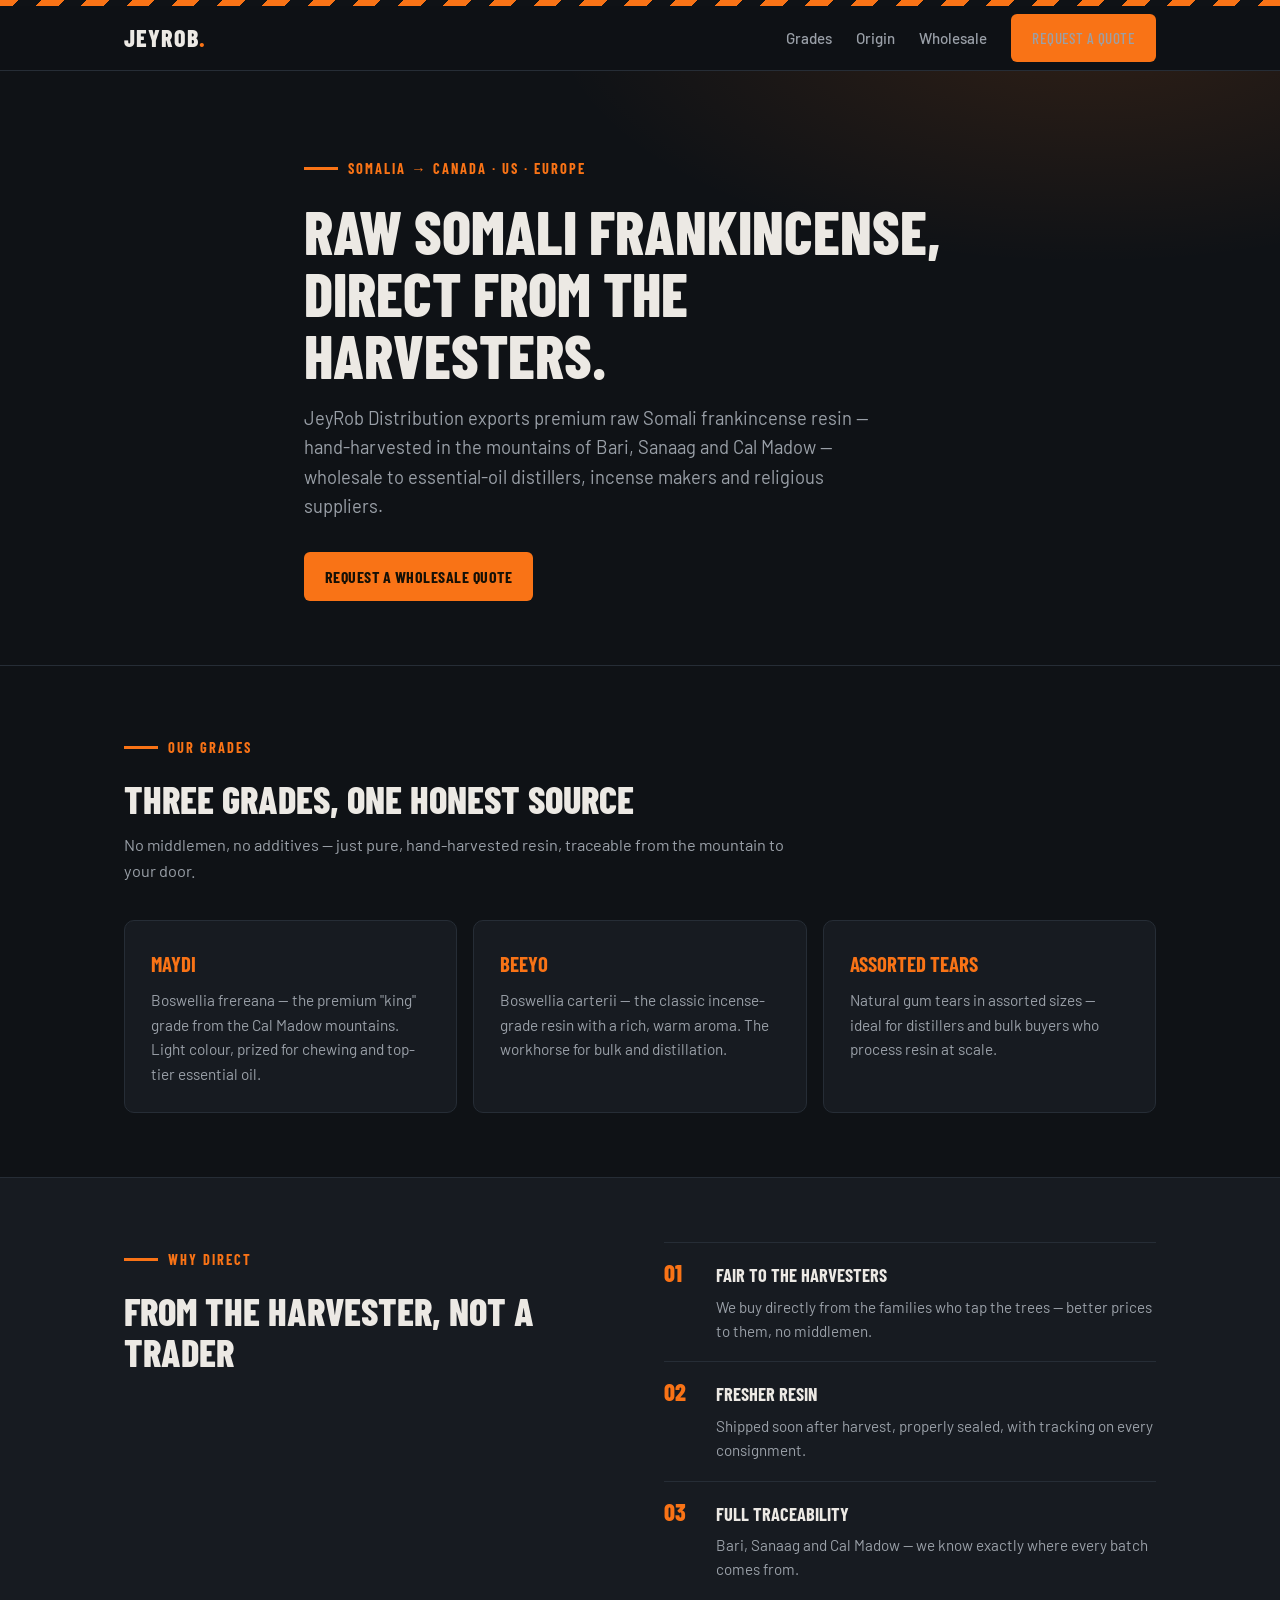
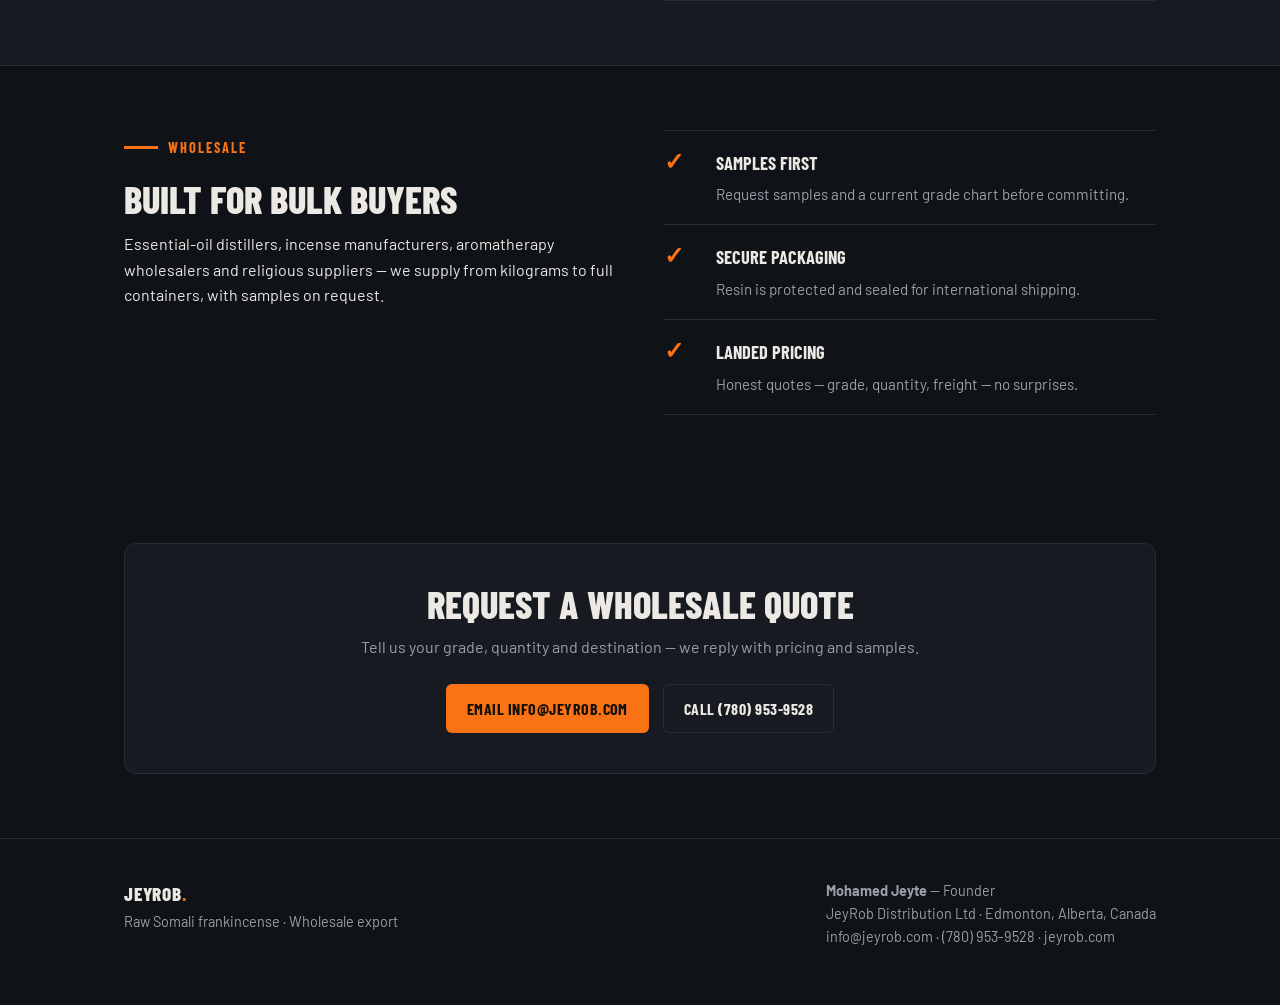
==== frankincense/index.html @ 5950cad6 "Add frankincense wholesale landing page" ====
<!DOCTYPE html>
<html lang="en">
<head>
<meta charset="UTF-8">
<meta name="viewport" content="width=device-width, initial-scale=1.0">
<title>Raw Somali Frankincense — Wholesale Export | JeyRob Distribution</title>
<meta name="description" content="JeyRob Distribution exports premium raw Somali frankincense resin (Maydi & Beeyo) direct from the harvesters in Bari, Sanaag and Cal Madow — wholesale to Canada, the US and Europe.">
<link rel="preconnect" href="https://fonts.googleapis.com">
<link rel="preconnect" href="https://fonts.gstatic.com" crossorigin>
<link href="https://fonts.googleapis.com/css2?family=Barlow:wght@400;500;600;700&family=Barlow+Condensed:wght@600;700;800&display=swap" rel="stylesheet">
<style>
  :root{
    --bg:#0f1216; --surface:#171b21; --surface-2:#1e242c; --ink:#ece9e4; --muted:#9aa0a8;
    --accent:#f97316; --accent-deep:#ea580c; --accent-ink:#151006; --border:#262d36; --ok:#34d399;
  }
  *{box-sizing:border-box;margin:0;padding:0}
  body{background:var(--bg);color:var(--ink);font-family:'Barlow',system-ui,-apple-system,'Segoe UI',Roboto,sans-serif;line-height:1.6;-webkit-font-smoothing:antialiased}
  a{color:inherit;text-decoration:none}
  .wrap{max-width:1080px;margin:0 auto;padding:0 24px}
  .stripe{height:6px;background:repeating-linear-gradient(-45deg,var(--accent) 0 16px,var(--bg) 16px 32px)}
  nav{position:sticky;top:0;z-index:50;background:rgba(15,18,22,.88);backdrop-filter:blur(10px);border-bottom:1px solid var(--border)}
  .nav-in{display:flex;align-items:center;justify-content:space-between;height:64px}
  .brand{font-family:'Barlow Condensed',sans-serif;font-weight:800;font-size:1.5rem;letter-spacing:.04em;text-transform:uppercase}
  .brand span{color:var(--accent)}
  .nav-links{display:flex;gap:24px;align-items:center}
  .nav-links a{color:var(--muted);font-weight:500;font-size:.95rem}
  .nav-links a:hover{color:var(--ink)}
  .btn{display:inline-flex;align-items:center;gap:8px;font-family:'Barlow Condensed',sans-serif;font-weight:700;font-size:1rem;letter-spacing:.03em;text-transform:uppercase;padding:11px 20px;border-radius:6px;border:1px solid transparent;cursor:pointer}
  .btn-primary{background:var(--accent);color:var(--accent-ink)}
  .btn-primary:hover{background:var(--accent-deep)}
  header.hero{padding:80px 0 64px;border-bottom:1px solid var(--border);position:relative;overflow:hidden}
  .hero::after{content:"";position:absolute;inset:0;background:radial-gradient(900px 420px at 85% -10%,rgba(249,115,22,.14),transparent 60%);pointer-events:none}
  .hero-in{position:relative;z-index:1;max-width:720px}
  .eyebrow{display:inline-flex;align-items:center;gap:10px;font-family:'Barlow Condensed',sans-serif;font-weight:700;letter-spacing:.14em;text-transform:uppercase;font-size:.9rem;color:var(--accent);margin-bottom:20px}
  .eyebrow::before{content:"";width:34px;height:3px;background:var(--accent)}
  h1{font-family:'Barlow Condensed',sans-serif;font-weight:800;font-size:clamp(2.4rem,5.5vw,3.8rem);line-height:1.02;text-transform:uppercase;margin-bottom:18px}
  .hero .lede{color:var(--muted);font-size:1.15rem;max-width:600px;margin-bottom:30px}
  section{padding:64px 0}
  h2{font-family:'Barlow Condensed',sans-serif;font-weight:800;font-size:clamp(1.7rem,3.5vw,2.4rem);line-height:1.05;text-transform:uppercase;margin-bottom:12px}
  .sec-head{max-width:680px;margin-bottom:36px}
  .sec-head p{color:var(--muted);font-size:1.02rem}
  .grid{display:grid;grid-template-columns:repeat(3,1fr);gap:16px}
  .card{background:var(--surface);border:1px solid var(--border);border-radius:10px;padding:26px}
  .card:hover{border-color:var(--accent)}
  .card h3{font-family:'Barlow Condensed',sans-serif;font-size:1.3rem;font-weight:700;text-transform:uppercase;margin-bottom:8px;color:var(--accent)}
  .card p{color:var(--muted);font-size:.96rem}
  .two{display:grid;grid-template-columns:1fr 1fr;gap:48px;align-items:start}
  .list{list-style:none}
  .list li{display:flex;gap:16px;padding:18px 0;border-top:1px solid var(--border)}
  .list li:last-child{border-bottom:1px solid var(--border)}
  .list .n{font-family:'Barlow Condensed',sans-serif;font-weight:800;font-size:1.5rem;color:var(--accent);line-height:1;min-width:36px}
  .list h3{font-family:'Barlow Condensed',sans-serif;font-size:1.15rem;font-weight:700;text-transform:uppercase;margin-bottom:4px}
  .list p{color:var(--muted);font-size:.95rem}
  .cta{background:var(--surface);border:1px solid var(--border);border-radius:12px;padding:40px;text-align:center}
  .cta h2{margin-bottom:10px}
  .cta p{color:var(--muted);margin-bottom:24px}
  .cta .btns{display:flex;gap:14px;justify-content:center;flex-wrap:wrap}
  footer{border-top:1px solid var(--border);padding:40px 0 56px}
  .foot{display:flex;justify-content:space-between;gap:24px;flex-wrap:wrap}
  .foot .brand{font-size:1.2rem}
  .foot p{color:var(--muted);font-size:.9rem}
  @media(max-width:760px){ .grid{grid-template-columns:1fr} .two{grid-template-columns:1fr;gap:32px} .nav-links{display:none} }
</style>
</head>
<body>
<div class="stripe"></div>
<nav><div class="wrap nav-in">
  <a class="brand" href="#top">JeyRob<span>.</span></a>
  <div class="nav-links">
    <a href="#grades">Grades</a>
    <a href="#origin">Origin</a>
    <a href="#wholesale">Wholesale</a>
    <a href="#quote" class="btn btn-primary">Request a Quote</a>
  </div>
</div></nav>

<header class="hero" id="top">
  <div class="wrap hero-in">
    <span class="eyebrow">Somalia → Canada · US · Europe</span>
    <h1>Raw Somali frankincense, direct from the harvesters.</h1>
    <p class="lede">JeyRob Distribution exports premium raw Somali frankincense resin — hand-harvested in the mountains of Bari, Sanaag and Cal Madow — wholesale to essential-oil distillers, incense makers and religious suppliers.</p>
    <a href="#quote" class="btn btn-primary">Request a Wholesale Quote</a>
  </div>
</header>

<section id="grades">
  <div class="wrap">
    <div class="sec-head">
      <span class="eyebrow">Our Grades</span>
      <h2>Three grades, one honest source</h2>
      <p>No middlemen, no additives — just pure, hand-harvested resin, traceable from the mountain to your door.</p>
    </div>
    <div class="grid">
      <div class="card"><h3>Maydi</h3><p>Boswellia frereana — the premium "king" grade from the Cal Madow mountains. Light colour, prized for chewing and top-tier essential oil.</p></div>
      <div class="card"><h3>Beeyo</h3><p>Boswellia carterii — the classic incense-grade resin with a rich, warm aroma. The workhorse for bulk and distillation.</p></div>
      <div class="card"><h3>Assorted Tears</h3><p>Natural gum tears in assorted sizes — ideal for distillers and bulk buyers who process resin at scale.</p></div>
    </div>
  </div>
</section>

<section id="origin" style="background:var(--surface);border-top:1px solid var(--border);border-bottom:1px solid var(--border)">
  <div class="wrap two">
    <div>
      <span class="eyebrow">Why Direct</span>
      <h2>From the harvester, not a trader</h2>
    </div>
    <ul class="list">
      <li><span class="n">01</span><div><h3>Fair to the harvesters</h3><p>We buy directly from the families who tap the trees — better prices to them, no middlemen.</p></div></li>
      <li><span class="n">02</span><div><h3>Fresher resin</h3><p>Shipped soon after harvest, properly sealed, with tracking on every consignment.</p></div></li>
      <li><span class="n">03</span><div><h3>Full traceability</h3><p>Bari, Sanaag and Cal Madow — we know exactly where every batch comes from.</p></div></li>
    </ul>
  </div>
</section>

<section id="wholesale">
  <div class="wrap two">
    <div>
      <span class="eyebrow">Wholesale</span>
      <h2>Built for bulk buyers</h2>
      <p>Essential-oil distillers, incense manufacturers, aromatherapy wholesalers and religious suppliers — we supply from kilograms to full containers, with samples on request.</p>
    </div>
    <ul class="list">
      <li><span class="n">✓</span><div><h3>Samples first</h3><p>Request samples and a current grade chart before committing.</p></div></li>
      <li><span class="n">✓</span><div><h3>Secure packaging</h3><p>Resin is protected and sealed for international shipping.</p></div></li>
      <li><span class="n">✓</span><div><h3>Landed pricing</h3><p>Honest quotes — grade, quantity, freight — no surprises.</p></div></li>
    </ul>
  </div>
</section>

<section id="quote">
  <div class="wrap">
    <div class="cta">
      <h2>Request a wholesale quote</h2>
      <p>Tell us your grade, quantity and destination — we reply with pricing and samples.</p>
      <div class="btns">
        <a class="btn btn-primary" href="mailto:info@jeyrob.com?subject=Frankincense%20Wholesale%20Inquiry">Email info@jeyrob.com</a>
        <a class="btn btn-primary" href="tel:+17809539528" style="background:var(--surface);color:var(--ink);border-color:var(--border)">Call (780) 953-9528</a>
      </div>
    </div>
  </div>
</section>

<footer>
  <div class="wrap foot">
    <div>
      <div class="brand">JeyRob<span>.</span></div>
      <p>Raw Somali frankincense · Wholesale export</p>
    </div>
    <div>
      <p><strong>Mohamed Jeyte</strong> — Founder<br>JeyRob Distribution Ltd · Edmonton, Alberta, Canada</p>
      <p><a href="mailto:info@jeyrob.com">info@jeyrob.com</a> · <a href="tel:+17809539528">(780) 953-9528</a> · <a href="https://jeyrob.com">jeyrob.com</a></p>
    </div>
  </div>
</footer>
</body>
</html>
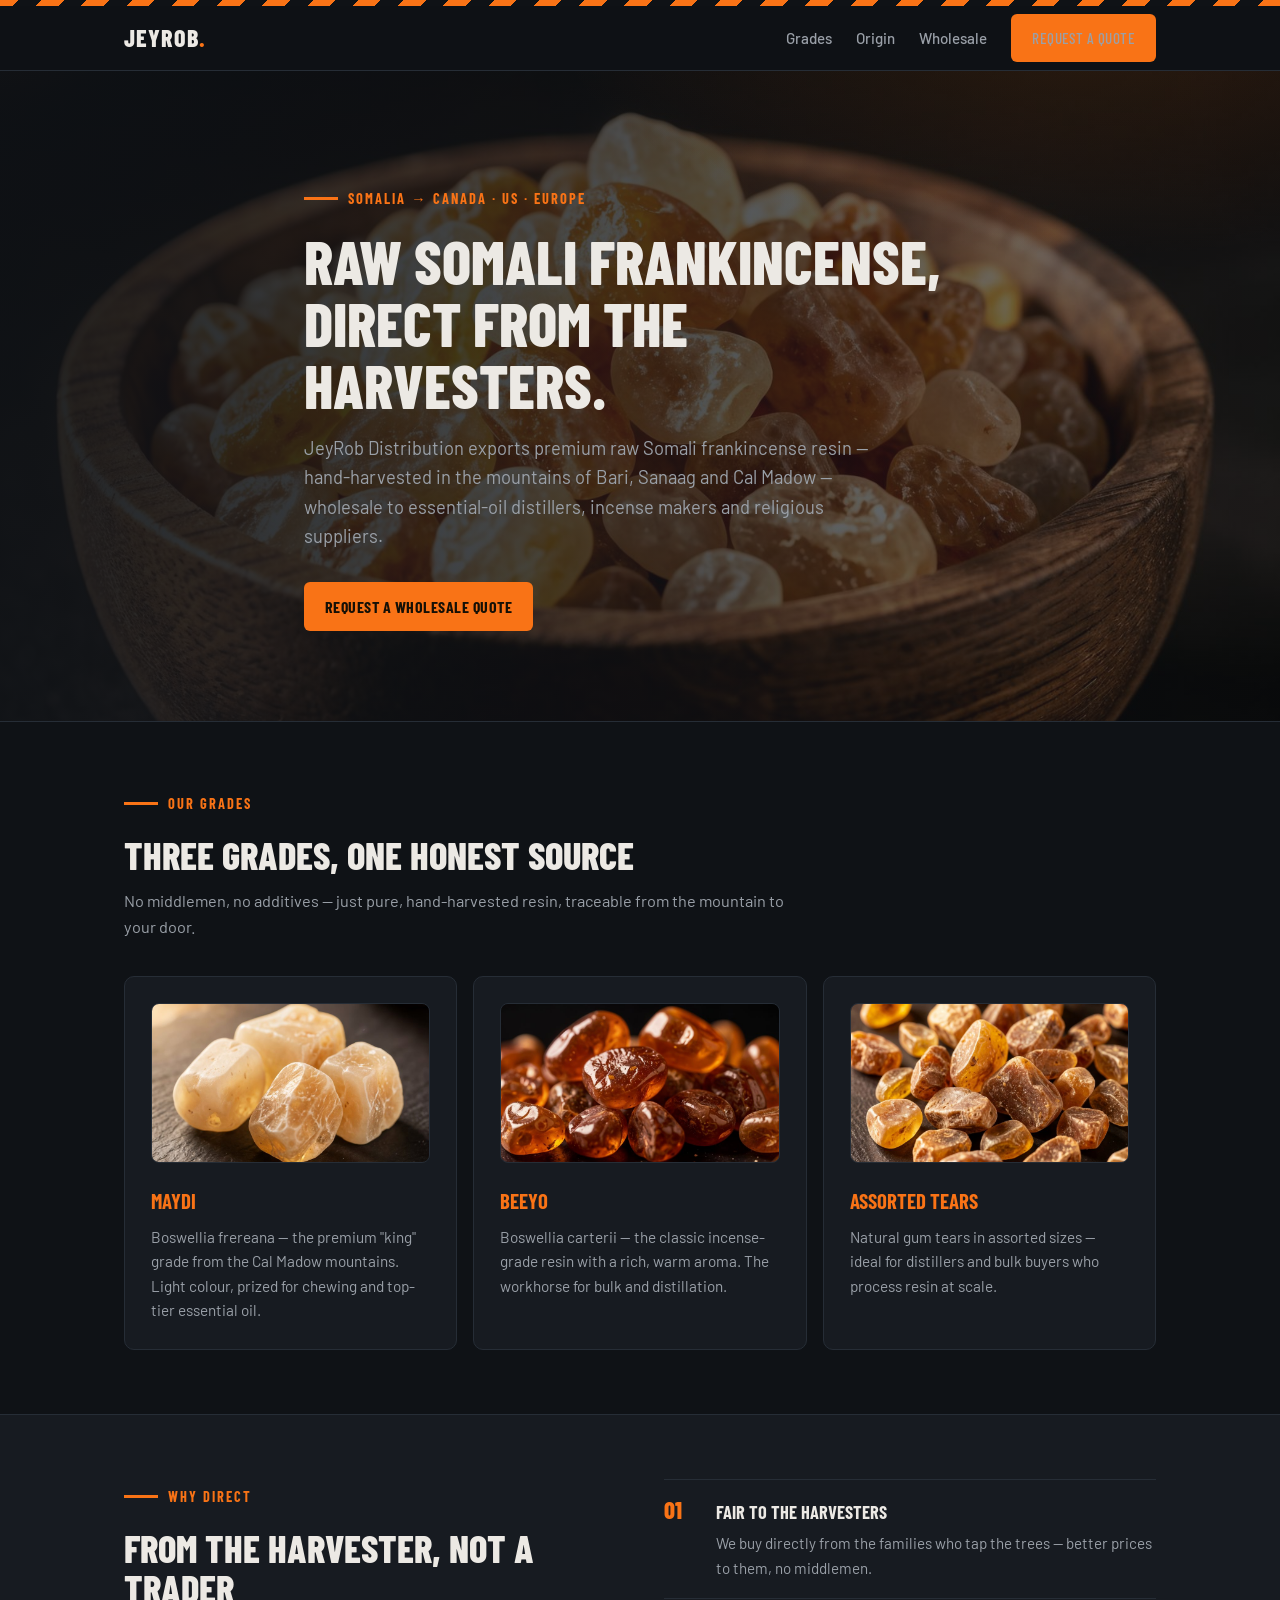
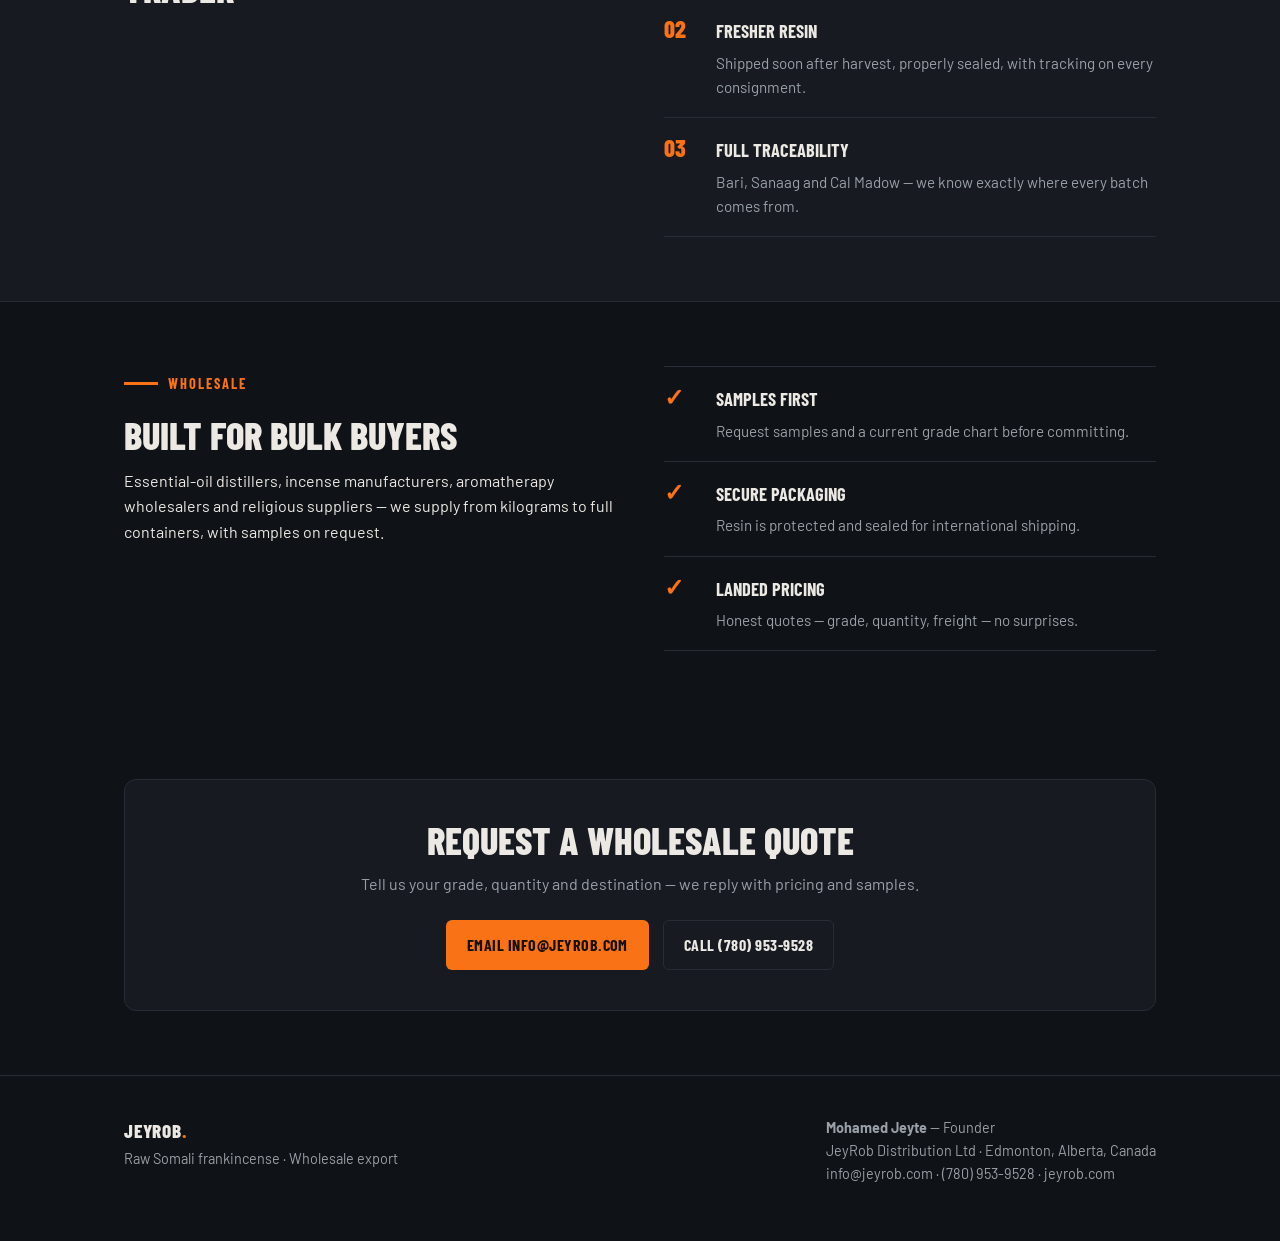
==== commit 9ef8661f: "Add images to brake-shoe site and frankincense page; polish hero + product visuals" ====
--- a/frankincense/index.html
+++ b/frankincense/index.html
@@ -28,7 +28,8 @@
   .btn{display:inline-flex;align-items:center;gap:8px;font-family:'Barlow Condensed',sans-serif;font-weight:700;font-size:1rem;letter-spacing:.03em;text-transform:uppercase;padding:11px 20px;border-radius:6px;border:1px solid transparent;cursor:pointer}
   .btn-primary{background:var(--accent);color:var(--accent-ink)}
   .btn-primary:hover{background:var(--accent-deep)}
-  header.hero{padding:80px 0 64px;border-bottom:1px solid var(--border);position:relative;overflow:hidden}
+  header.hero{padding:110px 0 90px;border-bottom:1px solid var(--border);position:relative;overflow:hidden;background:url(../assets/frankincense-hero.jpg) center/cover no-repeat}
+  .hero::before{content:"";position:absolute;inset:0;background:linear-gradient(90deg,rgba(15,18,22,.93) 0%,rgba(15,18,22,.72) 55%,rgba(15,18,22,.5) 100%);z-index:0}
   .hero::after{content:"";position:absolute;inset:0;background:radial-gradient(900px 420px at 85% -10%,rgba(249,115,22,.14),transparent 60%);pointer-events:none}
   .hero-in{position:relative;z-index:1;max-width:720px}
   .eyebrow{display:inline-flex;align-items:center;gap:10px;font-family:'Barlow Condensed',sans-serif;font-weight:700;letter-spacing:.14em;text-transform:uppercase;font-size:.9rem;color:var(--accent);margin-bottom:20px}
@@ -44,6 +45,7 @@
   .card:hover{border-color:var(--accent)}
   .card h3{font-family:'Barlow Condensed',sans-serif;font-size:1.3rem;font-weight:700;text-transform:uppercase;margin-bottom:8px;color:var(--accent)}
   .card p{color:var(--muted);font-size:.96rem}
+  .card img{width:100%;height:160px;object-fit:cover;border-radius:8px;margin-bottom:14px;border:1px solid var(--border)}
   .two{display:grid;grid-template-columns:1fr 1fr;gap:48px;align-items:start}
   .list{list-style:none}
   .list li{display:flex;gap:16px;padding:18px 0;border-top:1px solid var(--border)}
@@ -91,9 +93,9 @@
       <p>No middlemen, no additives — just pure, hand-harvested resin, traceable from the mountain to your door.</p>
     </div>
     <div class="grid">
-      <div class="card"><h3>Maydi</h3><p>Boswellia frereana — the premium "king" grade from the Cal Madow mountains. Light colour, prized for chewing and top-tier essential oil.</p></div>
-      <div class="card"><h3>Beeyo</h3><p>Boswellia carterii — the classic incense-grade resin with a rich, warm aroma. The workhorse for bulk and distillation.</p></div>
-      <div class="card"><h3>Assorted Tears</h3><p>Natural gum tears in assorted sizes — ideal for distillers and bulk buyers who process resin at scale.</p></div>
+      <div class="card"><img src="../assets/maydi.jpg" alt="Maydi frankincense grade"><h3>Maydi</h3><p>Boswellia frereana — the premium "king" grade from the Cal Madow mountains. Light colour, prized for chewing and top-tier essential oil.</p></div>
+      <div class="card"><img src="../assets/beeyo.jpg" alt="Beeyo frankincense grade"><h3>Beeyo</h3><p>Boswellia carterii — the classic incense-grade resin with a rich, warm aroma. The workhorse for bulk and distillation.</p></div>
+      <div class="card"><img src="../assets/tears.jpg" alt="Assorted frankincense tears"><h3>Assorted Tears</h3><p>Natural gum tears in assorted sizes — ideal for distillers and bulk buyers who process resin at scale.</p></div>
     </div>
   </div>
 </section>
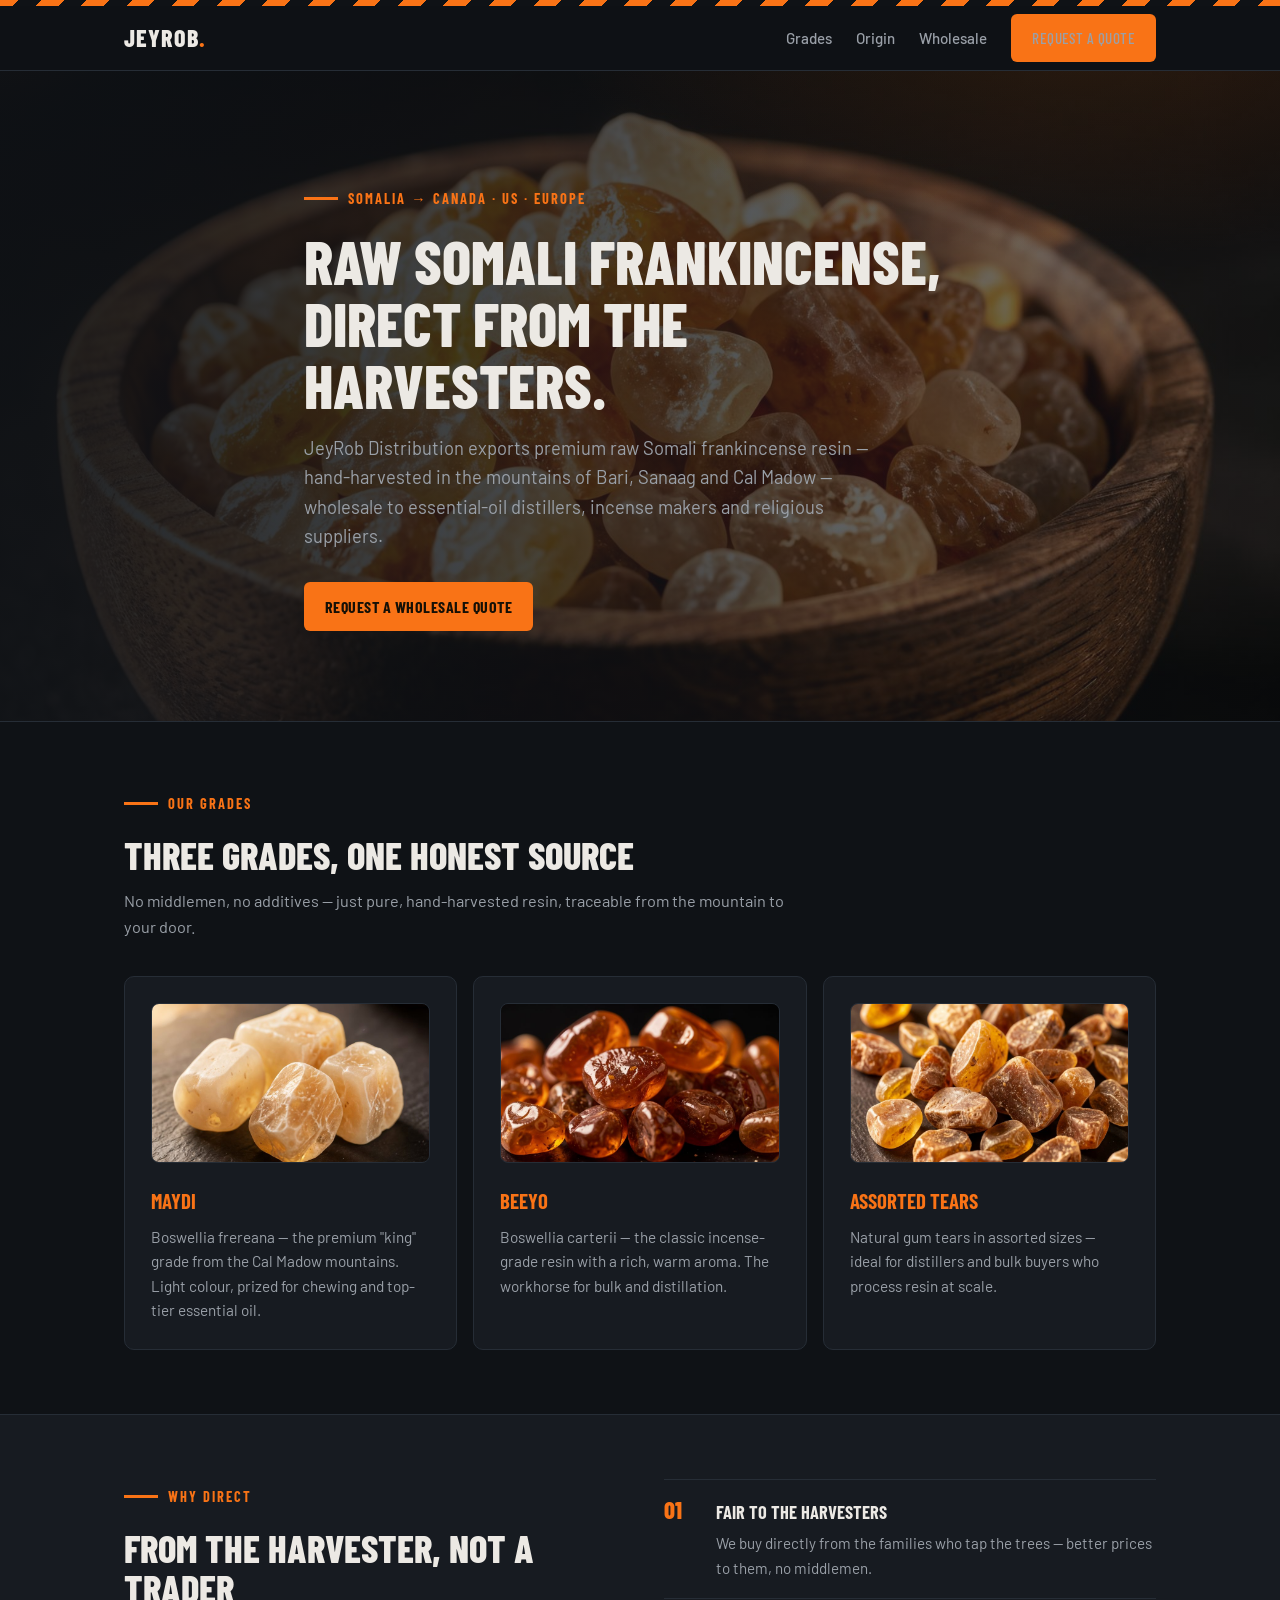
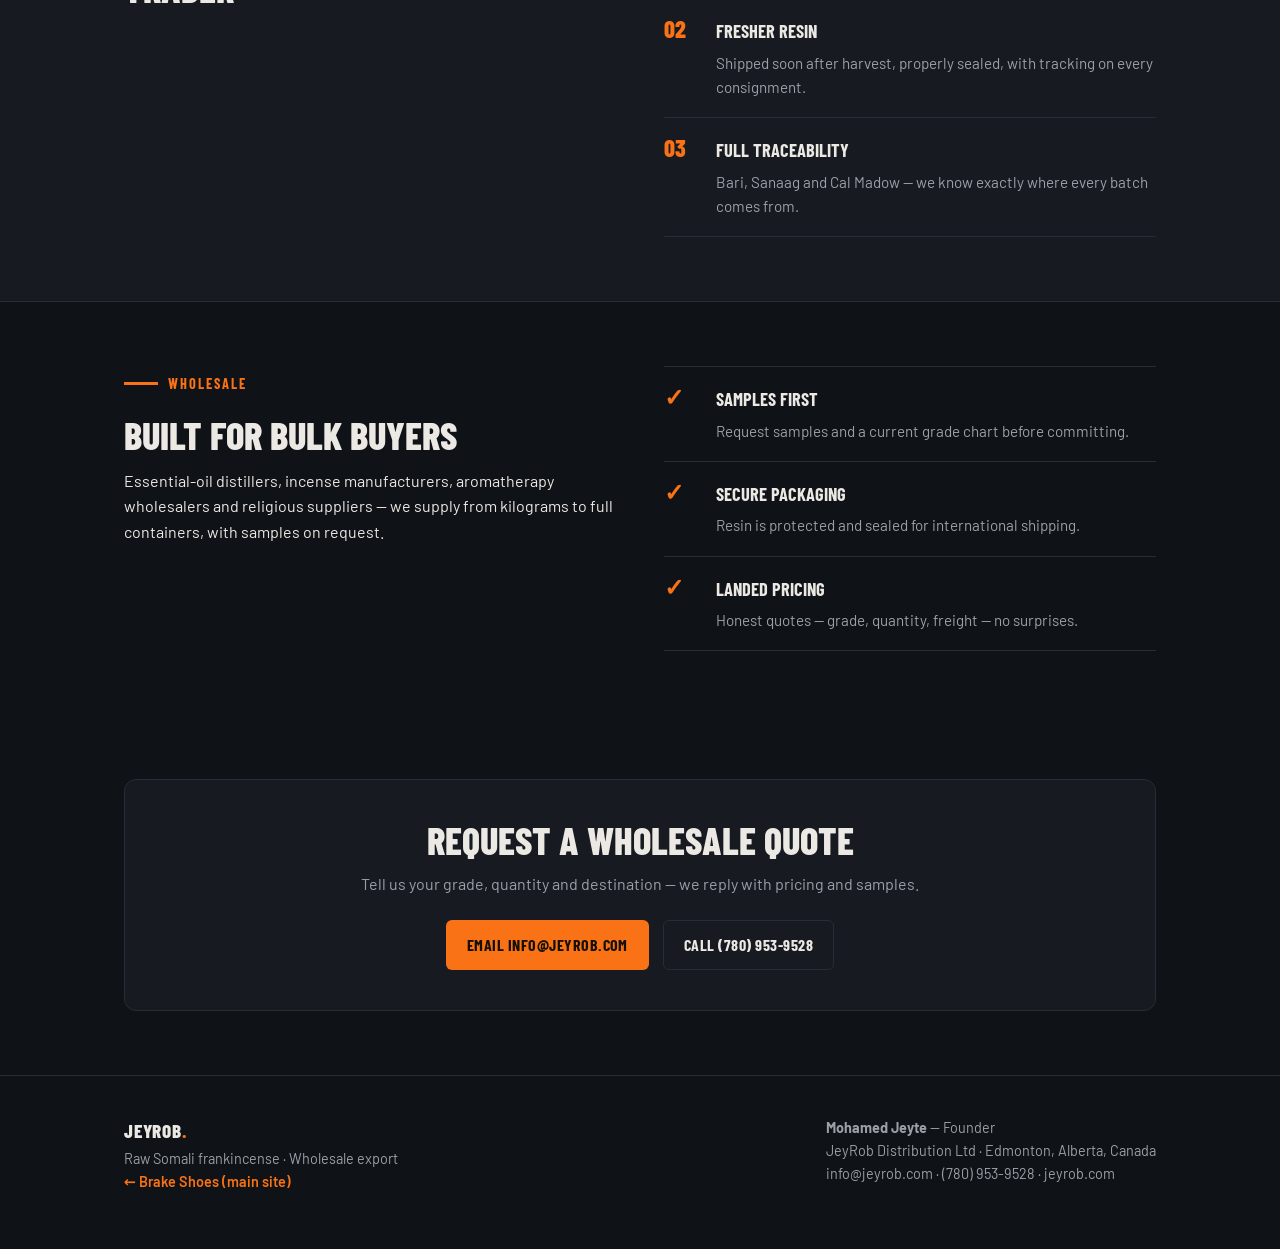
==== commit 08fe602a: "Cross-link brake-shoe site and frankincense page" ====
--- a/frankincense/index.html
+++ b/frankincense/index.html
@@ -147,6 +147,7 @@
     <div>
       <div class="brand">JeyRob<span>.</span></div>
       <p>Raw Somali frankincense · Wholesale export</p>
+      <p><a href="/" style="color:var(--accent);font-weight:600">← Brake Shoes (main site)</a></p>
     </div>
     <div>
       <p><strong>Mohamed Jeyte</strong> — Founder<br>JeyRob Distribution Ltd · Edmonton, Alberta, Canada</p>
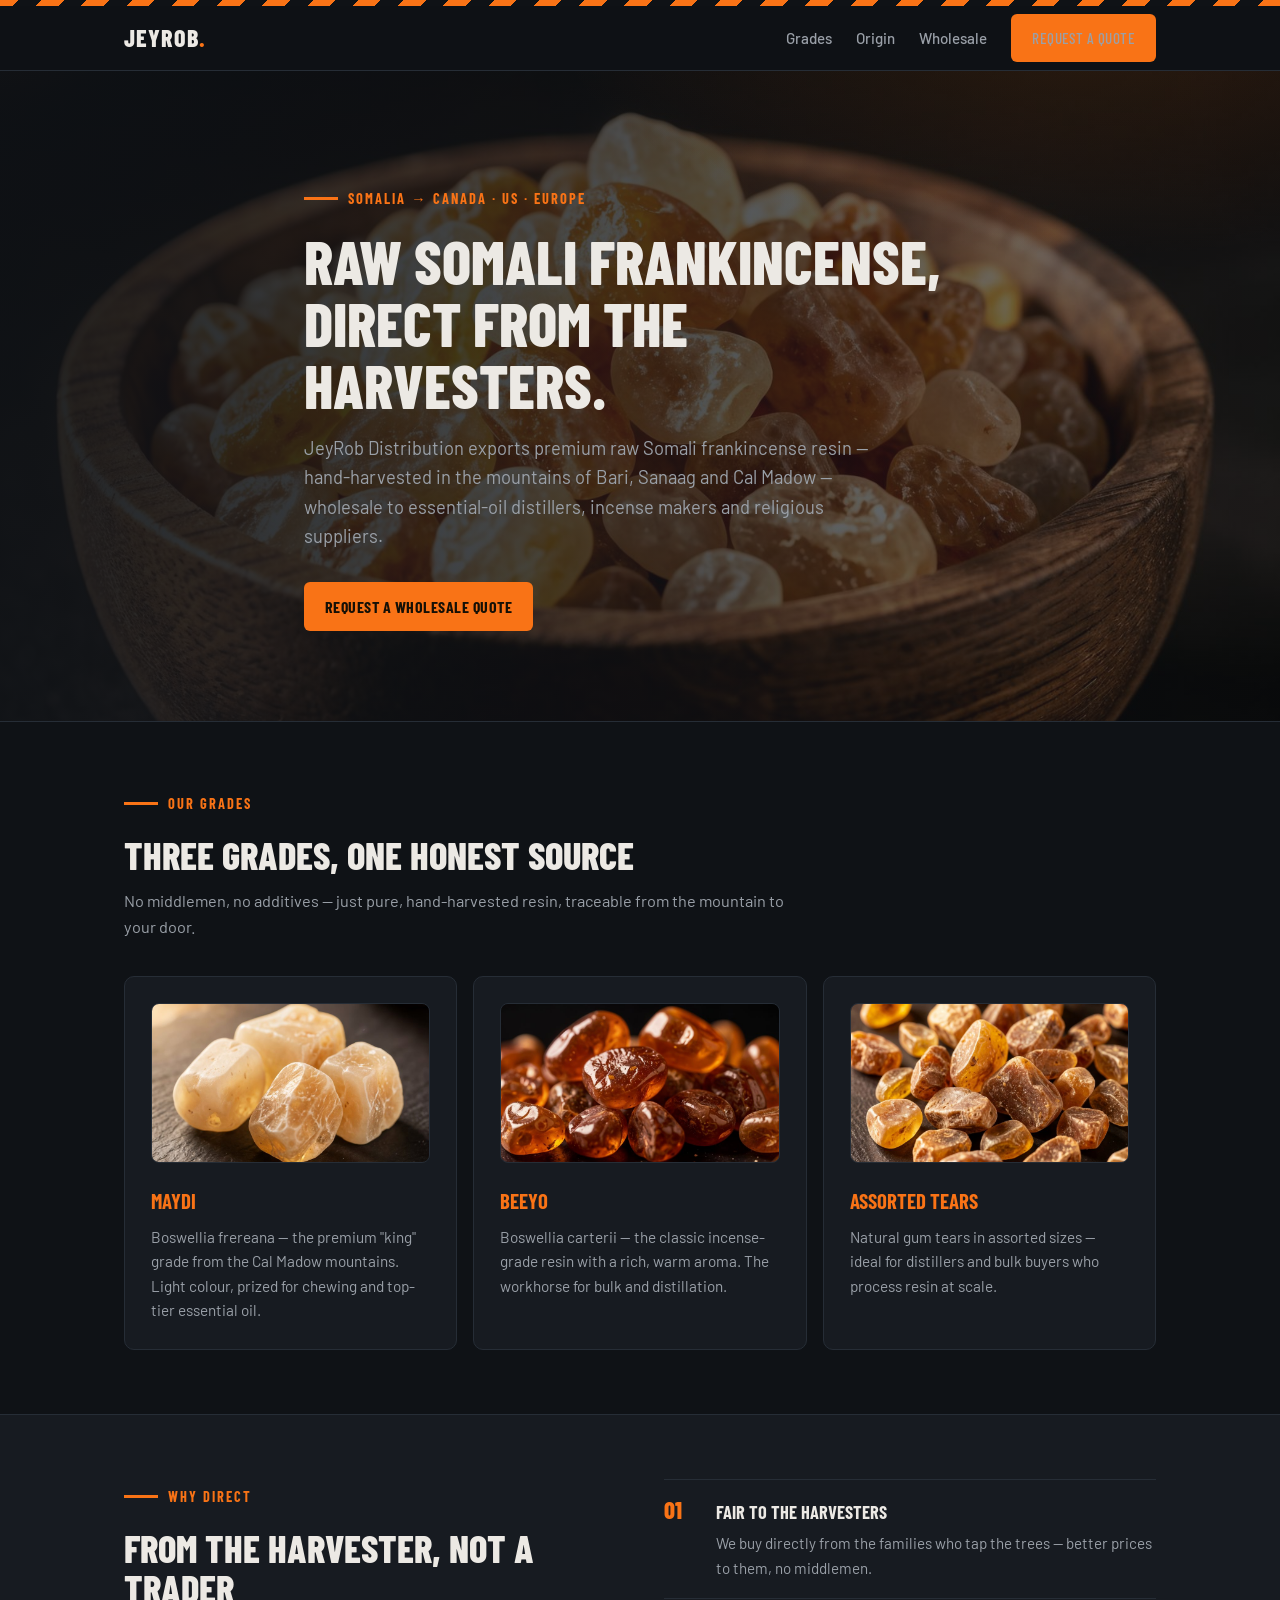
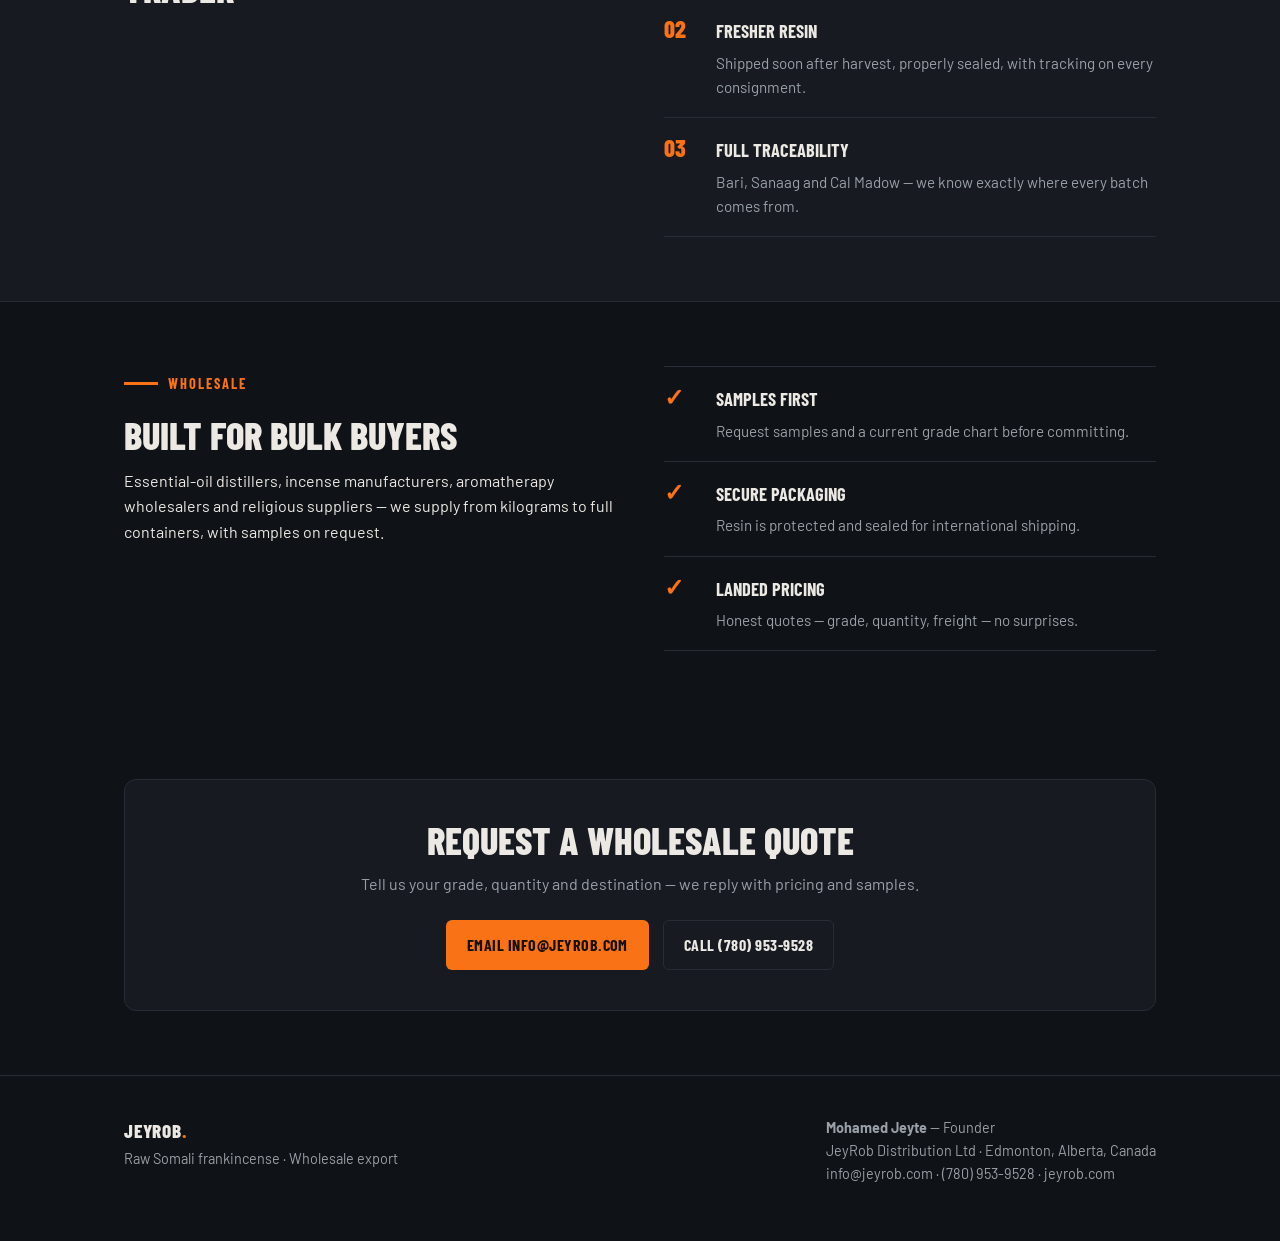
==== commit e87015e7: "Remove cross-links between brake-shoes and frankincense sites Keep each site standalone so visitors " ====
--- a/frankincense/index.html
+++ b/frankincense/index.html
@@ -147,7 +147,6 @@
     <div>
       <div class="brand">JeyRob<span>.</span></div>
       <p>Raw Somali frankincense · Wholesale export</p>
-      <p><a href="/" style="color:var(--accent);font-weight:600">← Brake Shoes (main site)</a></p>
     </div>
     <div>
       <p><strong>Mohamed Jeyte</strong> — Founder<br>JeyRob Distribution Ltd · Edmonton, Alberta, Canada</p>
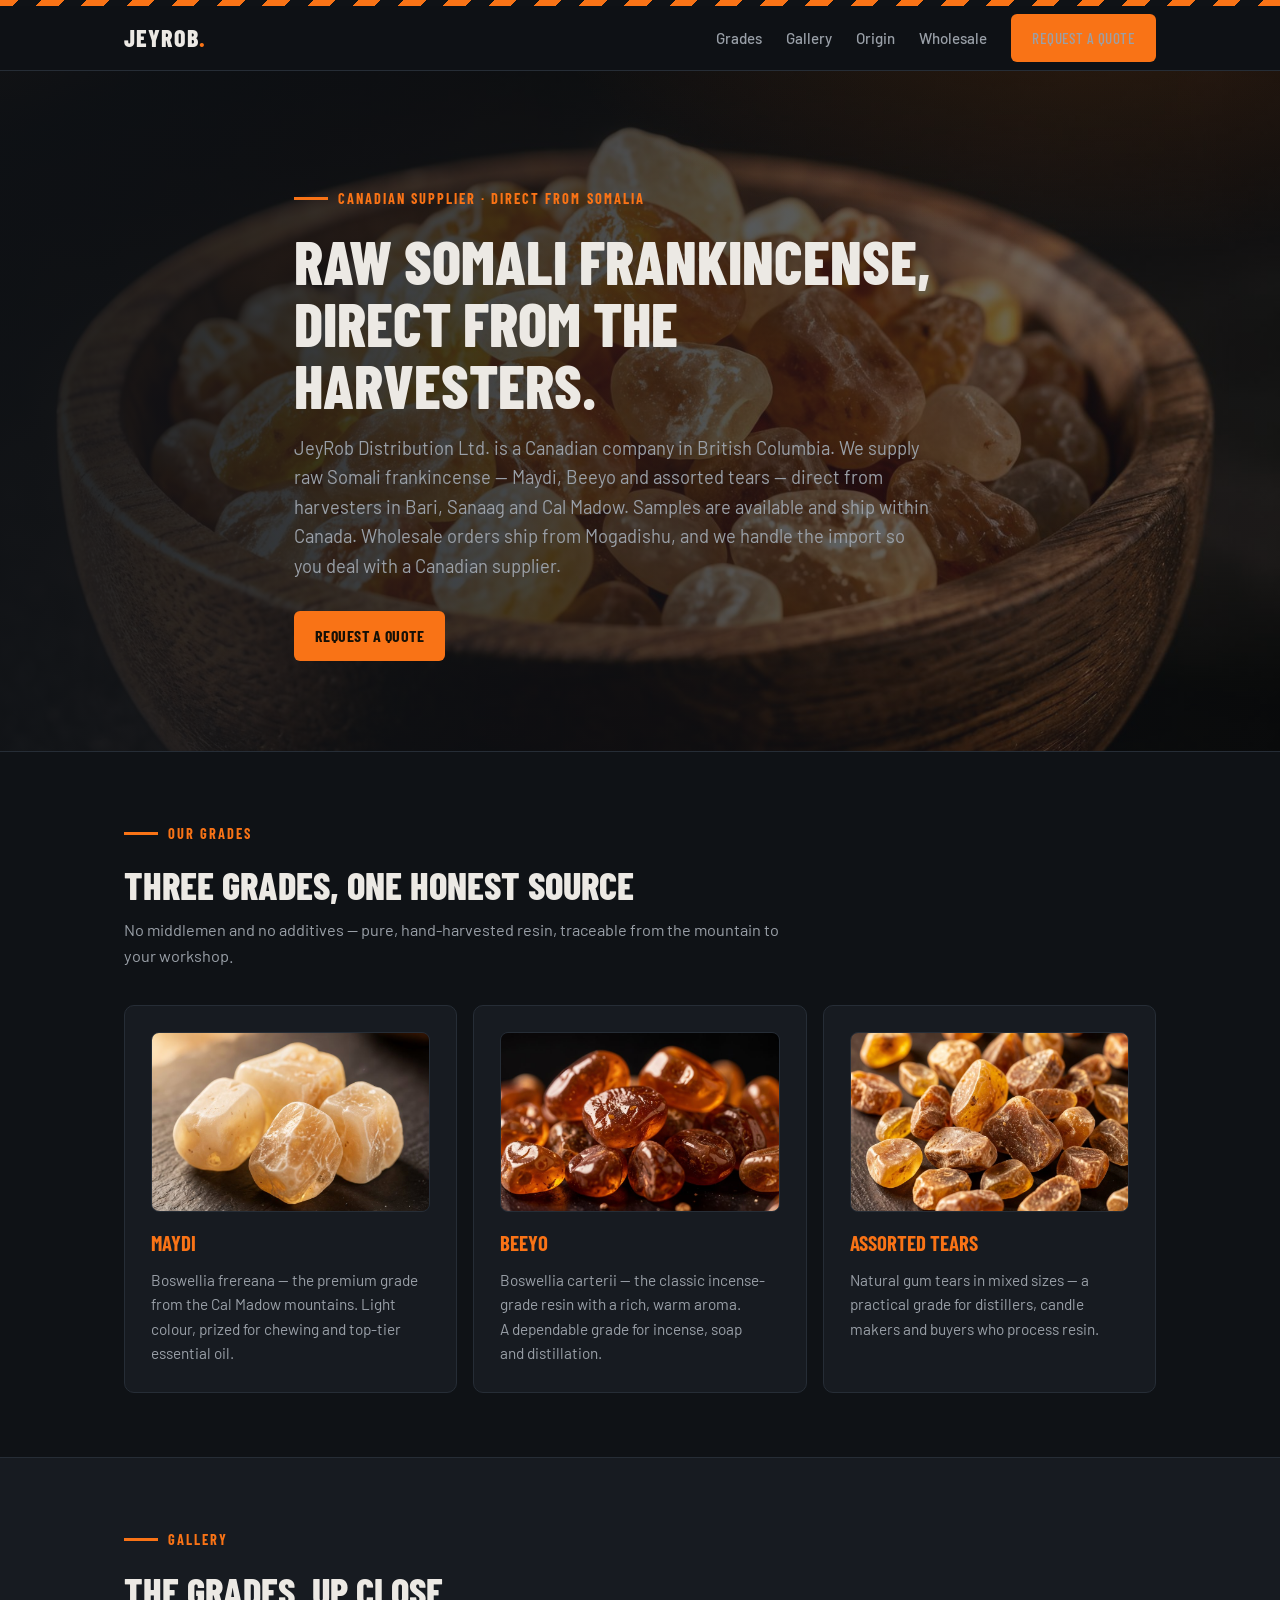
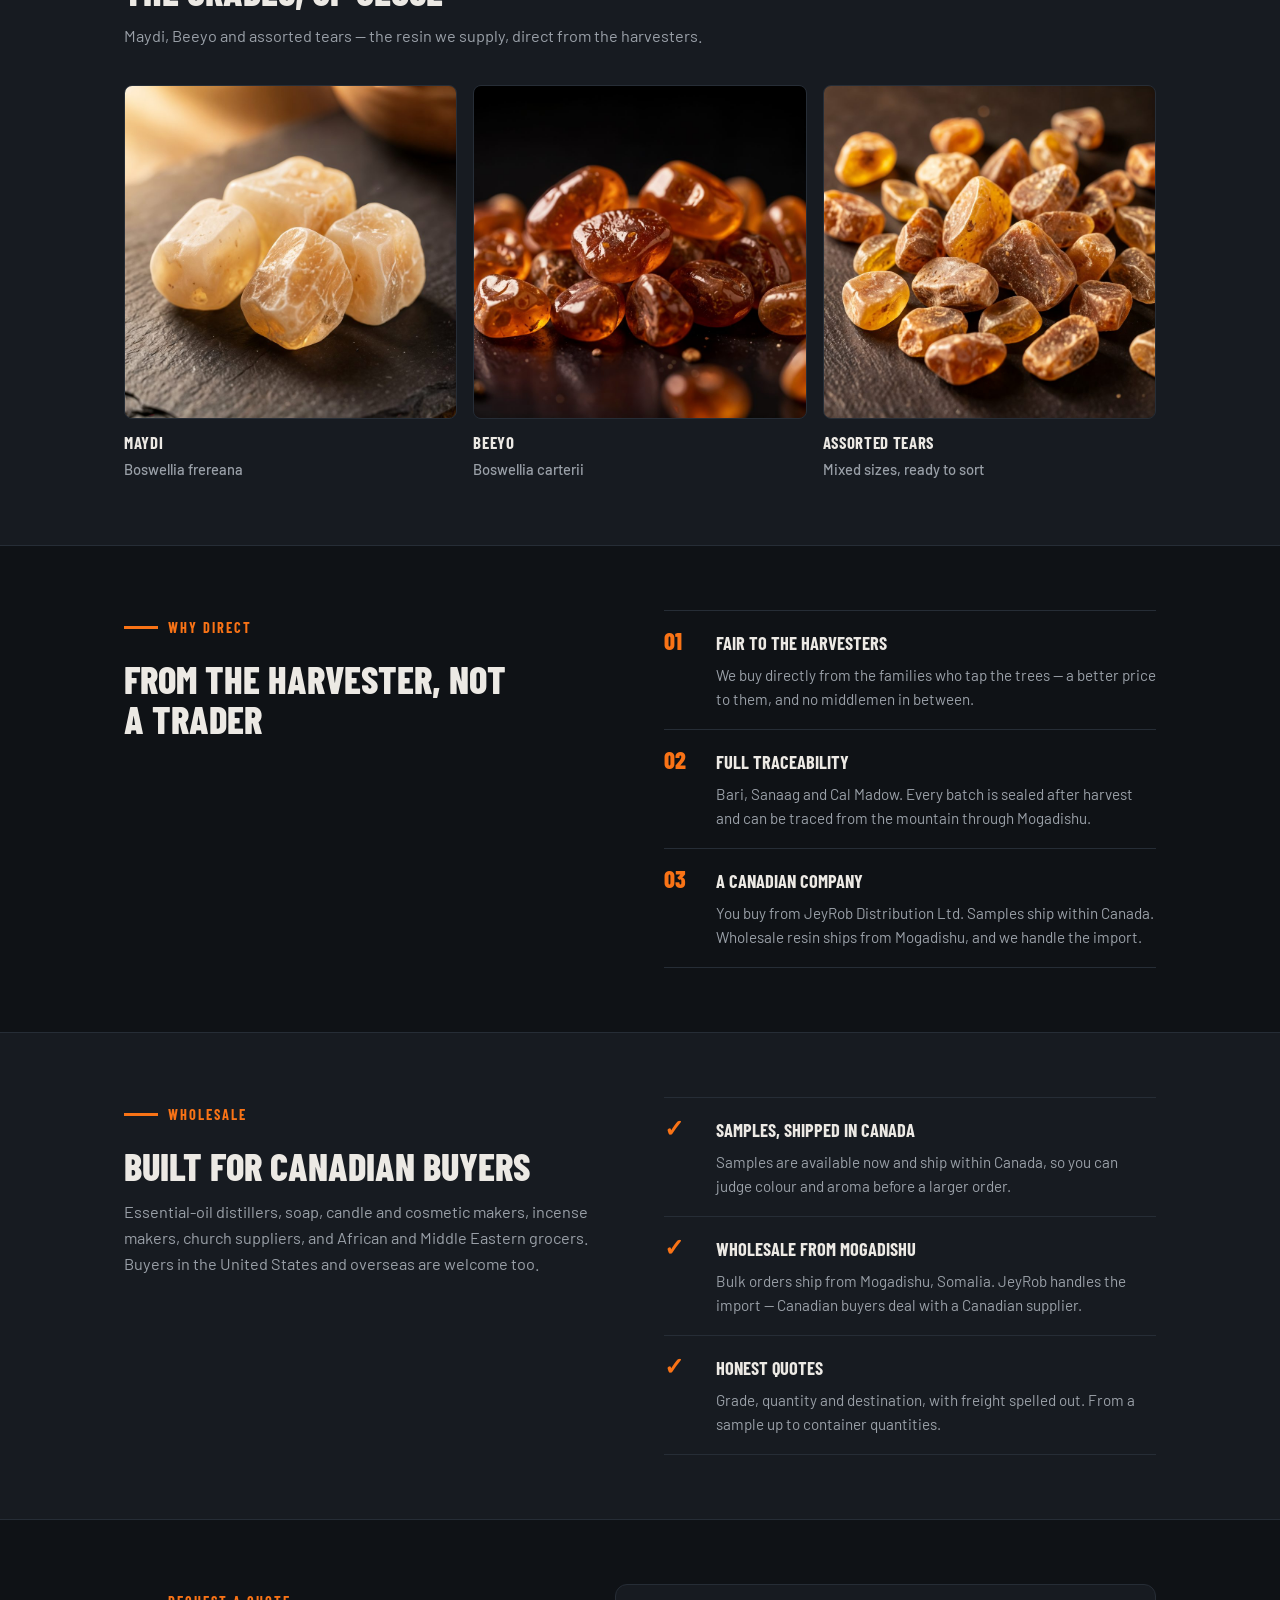
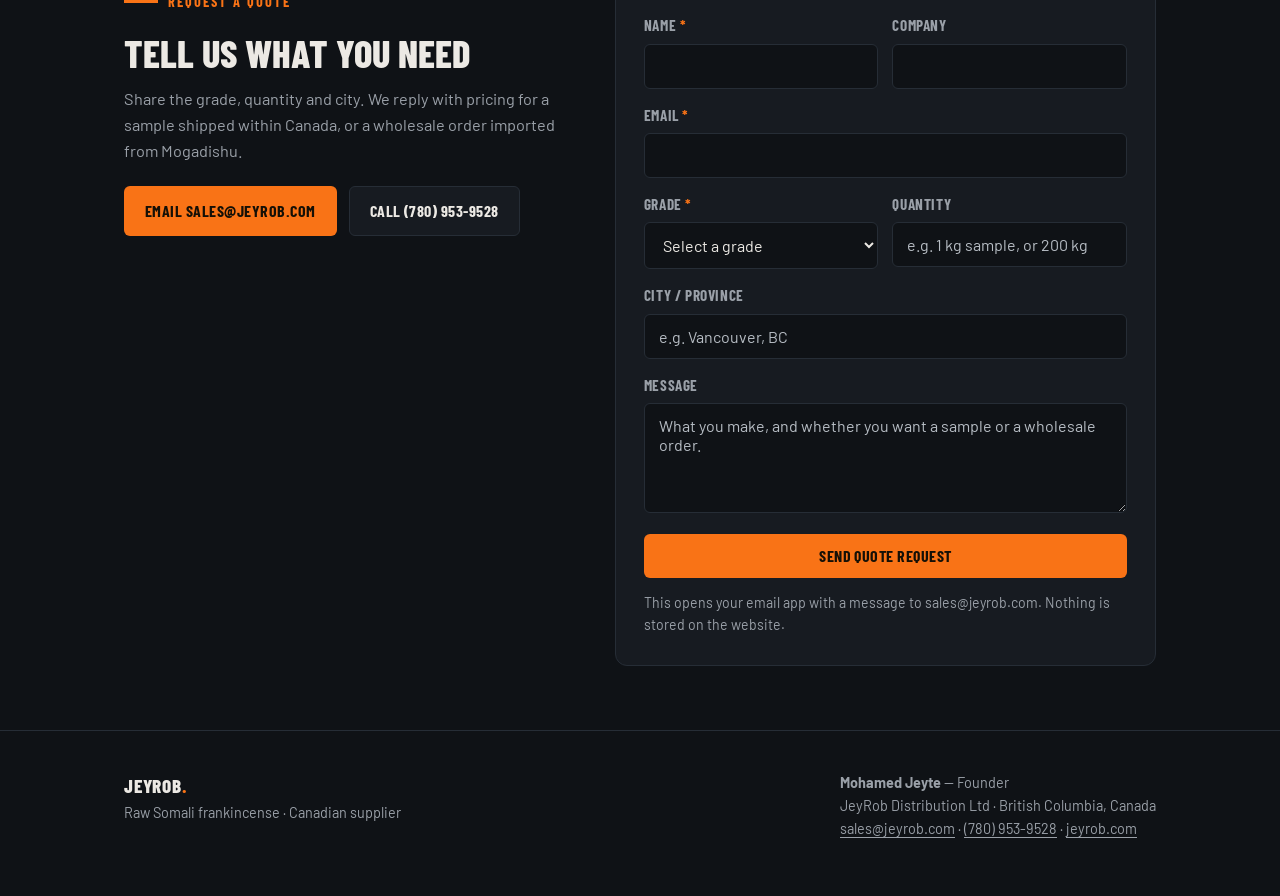
==== commit 500b297f: "Reposition the frankincense page as a Canadian supplier Present JeyRob as a British Columbia company" ====
--- a/frankincense/index.html
+++ b/frankincense/index.html
@@ -3,40 +3,94 @@
 <head>
 <meta charset="UTF-8">
 <meta name="viewport" content="width=device-width, initial-scale=1.0">
-<title>Raw Somali Frankincense — Wholesale Export | JeyRob Distribution</title>
-<meta name="description" content="JeyRob Distribution exports premium raw Somali frankincense resin (Maydi & Beeyo) direct from the harvesters in Bari, Sanaag and Cal Madow — wholesale to Canada, the US and Europe.">
+<title>Raw Somali Frankincense — Canadian Supplier | JeyRob Distribution</title>
+<meta name="description" content="JeyRob Distribution Ltd. in British Columbia supplies raw Somali frankincense direct from the harvesters. Samples ship within Canada. Wholesale orders ship from Mogadishu.">
+<link rel="canonical" href="https://jeyrob.com/frankincense/">
+<meta name="theme-color" content="#0f1216">
+<meta property="og:title" content="Raw Somali Frankincense — Canadian Supplier | JeyRob">
+<meta property="og:description" content="A Canadian company supplying raw Somali frankincense direct from the harvesters. Samples ship within Canada. Wholesale orders ship from Mogadishu.">
+<meta property="og:type" content="website">
+<meta property="og:url" content="https://jeyrob.com/frankincense/">
+<meta property="og:site_name" content="JeyRob Distribution">
+<meta property="og:locale" content="en_CA">
+<meta property="og:image" content="https://jeyrob.com/assets/frankincense-og.jpg">
+<meta property="og:image:secure_url" content="https://jeyrob.com/assets/frankincense-og.jpg">
+<meta property="og:image:type" content="image/jpeg">
+<meta property="og:image:width" content="1200">
+<meta property="og:image:height" content="630">
+<meta property="og:image:alt" content="Raw Somali frankincense from JeyRob Distribution, a Canadian supplier. Samples ship within Canada. Wholesale from Mogadishu.">
+<meta name="twitter:card" content="summary_large_image">
+<meta name="twitter:title" content="Raw Somali Frankincense — Canadian Supplier | JeyRob">
+<meta name="twitter:description" content="A Canadian company supplying raw Somali frankincense direct from the harvesters. Samples ship within Canada. Wholesale orders ship from Mogadishu.">
+<meta name="twitter:image" content="https://jeyrob.com/assets/frankincense-og.jpg">
+<meta name="twitter:image:alt" content="Raw Somali frankincense from JeyRob Distribution, a Canadian supplier. Samples ship within Canada. Wholesale from Mogadishu.">
+<link rel="icon" href="favicon.svg" type="image/svg+xml">
+<link rel="icon" href="favicon-32.png" type="image/png" sizes="32x32">
+<link rel="apple-touch-icon" href="apple-touch-icon.png">
 <link rel="preconnect" href="https://fonts.googleapis.com">
 <link rel="preconnect" href="https://fonts.gstatic.com" crossorigin>
+<link rel="preload" as="image" href="../assets/frankincense-hero.jpg">
 <link href="https://fonts.googleapis.com/css2?family=Barlow:wght@400;500;600;700&family=Barlow+Condensed:wght@600;700;800&display=swap" rel="stylesheet">
+<script type="application/ld+json">
+{
+  "@context": "https://schema.org",
+  "@type": "Organization",
+  "name": "JeyRob Distribution Ltd.",
+  "url": "https://jeyrob.com/frankincense/",
+  "email": "sales@jeyrob.com",
+  "telephone": "+1-780-953-9528",
+  "image": "https://jeyrob.com/assets/frankincense-og.jpg",
+  "founder": {
+    "@type": "Person",
+    "name": "Mohamed Jeyte"
+  },
+  "address": {
+    "@type": "PostalAddress",
+    "addressRegion": "British Columbia",
+    "addressCountry": "CA"
+  },
+  "description": "Canadian supplier of raw Somali frankincense, direct from the harvesters. Samples ship within Canada. Wholesale orders ship from Mogadishu."
+}
+</script>
 <style>
   :root{
     --bg:#0f1216; --surface:#171b21; --surface-2:#1e242c; --ink:#ece9e4; --muted:#9aa0a8;
     --accent:#f97316; --accent-deep:#ea580c; --accent-ink:#151006; --border:#262d36; --ok:#34d399;
   }
   *{box-sizing:border-box;margin:0;padding:0}
-  body{background:var(--bg);color:var(--ink);font-family:'Barlow',system-ui,-apple-system,'Segoe UI',Roboto,sans-serif;line-height:1.6;-webkit-font-smoothing:antialiased}
+  html{scroll-behavior:smooth}
+  @media (prefers-reduced-motion:reduce){ html{scroll-behavior:auto} }
+  body{background:var(--bg);color:var(--ink);font-family:'Barlow',system-ui,-apple-system,'Segoe UI',Roboto,sans-serif;line-height:1.6;-webkit-font-smoothing:antialiased;text-wrap:pretty}
   a{color:inherit;text-decoration:none}
+  a:focus-visible,button:focus-visible,input:focus-visible,select:focus-visible,textarea:focus-visible,.burger:focus-visible{outline:2px solid var(--accent);outline-offset:3px}
+  .skip{position:absolute;left:12px;top:0;transform:translateY(-120%);background:var(--accent);color:var(--accent-ink);font-family:'Barlow Condensed',sans-serif;font-weight:700;letter-spacing:.04em;text-transform:uppercase;padding:10px 14px;border-radius:0 0 6px 6px;z-index:80}
+  .skip:focus{transform:none}
   .wrap{max-width:1080px;margin:0 auto;padding:0 24px}
   .stripe{height:6px;background:repeating-linear-gradient(-45deg,var(--accent) 0 16px,var(--bg) 16px 32px)}
-  nav{position:sticky;top:0;z-index:50;background:rgba(15,18,22,.88);backdrop-filter:blur(10px);border-bottom:1px solid var(--border)}
-  .nav-in{display:flex;align-items:center;justify-content:space-between;height:64px}
+  nav{position:sticky;top:0;z-index:50;background:rgba(15,18,22,.92);backdrop-filter:blur(10px);border-bottom:1px solid var(--border)}
+  .nav-in{display:flex;align-items:center;justify-content:space-between;height:64px;gap:16px}
   .brand{font-family:'Barlow Condensed',sans-serif;font-weight:800;font-size:1.5rem;letter-spacing:.04em;text-transform:uppercase}
   .brand span{color:var(--accent)}
   .nav-links{display:flex;gap:24px;align-items:center}
   .nav-links a{color:var(--muted);font-weight:500;font-size:.95rem}
   .nav-links a:hover{color:var(--ink)}
-  .btn{display:inline-flex;align-items:center;gap:8px;font-family:'Barlow Condensed',sans-serif;font-weight:700;font-size:1rem;letter-spacing:.03em;text-transform:uppercase;padding:11px 20px;border-radius:6px;border:1px solid transparent;cursor:pointer}
+  #nav-toggle{position:absolute;width:1px;height:1px;margin:-1px;padding:0;overflow:hidden;clip:rect(0,0,0,0);white-space:nowrap;border:0}
+  .burger{display:none;flex-direction:column;justify-content:center;gap:5px;cursor:pointer;width:44px;height:44px;padding:10px;border-radius:6px}
+  .burger i{width:22px;height:2px;background:var(--ink);display:block}
+  .btn{display:inline-flex;align-items:center;justify-content:center;gap:8px;font-family:'Barlow Condensed',sans-serif;font-weight:700;font-size:1rem;letter-spacing:.03em;text-transform:uppercase;padding:11px 20px;border-radius:6px;border:1px solid transparent;cursor:pointer;min-height:44px;text-align:center}
   .btn-primary{background:var(--accent);color:var(--accent-ink)}
   .btn-primary:hover{background:var(--accent-deep)}
+  .btn-ghost{background:var(--surface);color:var(--ink);border-color:var(--border)}
+  .btn-ghost:hover{border-color:var(--accent)}
   header.hero{padding:110px 0 90px;border-bottom:1px solid var(--border);position:relative;overflow:hidden;background:url(../assets/frankincense-hero.jpg) center/cover no-repeat}
   .hero::before{content:"";position:absolute;inset:0;background:linear-gradient(90deg,rgba(15,18,22,.93) 0%,rgba(15,18,22,.72) 55%,rgba(15,18,22,.5) 100%);z-index:0}
   .hero::after{content:"";position:absolute;inset:0;background:radial-gradient(900px 420px at 85% -10%,rgba(249,115,22,.14),transparent 60%);pointer-events:none}
-  .hero-in{position:relative;z-index:1;max-width:720px}
+  .hero-in{position:relative;z-index:1;max-width:740px}
   .eyebrow{display:inline-flex;align-items:center;gap:10px;font-family:'Barlow Condensed',sans-serif;font-weight:700;letter-spacing:.14em;text-transform:uppercase;font-size:.9rem;color:var(--accent);margin-bottom:20px}
   .eyebrow::before{content:"";width:34px;height:3px;background:var(--accent)}
   h1{font-family:'Barlow Condensed',sans-serif;font-weight:800;font-size:clamp(2.4rem,5.5vw,3.8rem);line-height:1.02;text-transform:uppercase;margin-bottom:18px}
-  .hero .lede{color:var(--muted);font-size:1.15rem;max-width:600px;margin-bottom:30px}
-  section{padding:64px 0}
+  .hero .lede{color:var(--muted);font-size:1.15rem;max-width:640px;margin-bottom:30px}
+  section{padding:64px 0;scroll-margin-top:76px}
   h2{font-family:'Barlow Condensed',sans-serif;font-weight:800;font-size:clamp(1.7rem,3.5vw,2.4rem);line-height:1.05;text-transform:uppercase;margin-bottom:12px}
   .sec-head{max-width:680px;margin-bottom:36px}
   .sec-head p{color:var(--muted);font-size:1.02rem}
@@ -45,114 +99,318 @@
   .card:hover{border-color:var(--accent)}
   .card h3{font-family:'Barlow Condensed',sans-serif;font-size:1.3rem;font-weight:700;text-transform:uppercase;margin-bottom:8px;color:var(--accent)}
   .card p{color:var(--muted);font-size:.96rem}
-  .card img{width:100%;height:160px;object-fit:cover;border-radius:8px;margin-bottom:14px;border:1px solid var(--border)}
+  .frame{position:relative;overflow:hidden;border-radius:8px;border:1px solid var(--border);background:radial-gradient(120px 80px at 50% 40%,rgba(249,115,22,.2),transparent 70%),var(--surface-2)}
+  .card .frame{height:180px;margin-bottom:14px}
+  .frame img{width:100%;height:100%;object-fit:cover;display:block;position:relative;z-index:1}
+  .frame.is-missing{border-style:dashed}
+  .frame.is-missing img{display:none}
+  .ph{display:none;position:absolute;inset:0;z-index:0;padding:16px;flex-direction:column;align-items:center;justify-content:center;text-align:center;gap:6px}
+  .frame.is-missing .ph{display:flex}
+  .ph-name{font-family:'Barlow Condensed',sans-serif;font-weight:800;letter-spacing:.06em;text-transform:uppercase;color:var(--accent);font-size:1.25rem}
+  .ph-note{color:var(--ink);font-size:.95rem}
+  .ph-file{color:var(--muted);font-family:ui-monospace,SFMono-Regular,Menlo,Consolas,monospace;font-size:.75rem;line-height:1.4;word-break:break-all}
+  .sr-only{position:absolute;width:1px;height:1px;padding:0;margin:-1px;overflow:hidden;clip:rect(0,0,0,0);white-space:nowrap;border:0}
+  .gallery{display:grid;grid-template-columns:repeat(3,1fr);gap:16px}
+  .gallery figure{margin:0}
+  .gallery .frame{aspect-ratio:1}
+  .gallery figcaption{margin-top:10px;font-family:'Barlow Condensed',sans-serif;font-weight:700;letter-spacing:.04em;text-transform:uppercase;font-size:1.05rem}
+  .gallery figcaption span{display:block;margin-top:2px;color:var(--muted);font-family:'Barlow',sans-serif;font-weight:500;letter-spacing:0;text-transform:none;font-size:.92rem}
+  .band{background:var(--surface);border-top:1px solid var(--border);border-bottom:1px solid var(--border)}
   .two{display:grid;grid-template-columns:1fr 1fr;gap:48px;align-items:start}
+  .two > div > p{color:var(--muted);font-size:1.02rem}
   .list{list-style:none}
   .list li{display:flex;gap:16px;padding:18px 0;border-top:1px solid var(--border)}
   .list li:last-child{border-bottom:1px solid var(--border)}
   .list .n{font-family:'Barlow Condensed',sans-serif;font-weight:800;font-size:1.5rem;color:var(--accent);line-height:1;min-width:36px}
   .list h3{font-family:'Barlow Condensed',sans-serif;font-size:1.15rem;font-weight:700;text-transform:uppercase;margin-bottom:4px}
   .list p{color:var(--muted);font-size:.95rem}
-  .cta{background:var(--surface);border:1px solid var(--border);border-radius:12px;padding:40px;text-align:center}
-  .cta h2{margin-bottom:10px}
-  .cta p{color:var(--muted);margin-bottom:24px}
-  .cta .btns{display:flex;gap:14px;justify-content:center;flex-wrap:wrap}
+  .quote-grid{display:grid;grid-template-columns:.9fr 1.1fr;gap:48px;align-items:start}
+  .quote-grid > div > p{color:var(--muted);font-size:1.02rem;margin-bottom:22px}
+  .contact-actions{display:flex;gap:12px;flex-wrap:wrap}
+  .form-panel{background:var(--surface);border:1px solid var(--border);border-radius:12px;padding:28px}
+  .form{display:grid;gap:14px}
+  .form .row{display:grid;grid-template-columns:1fr 1fr;gap:14px}
+  label{display:block;font-family:'Barlow Condensed',sans-serif;font-weight:700;font-size:.95rem;text-transform:uppercase;letter-spacing:.04em;margin-bottom:6px;color:var(--muted)}
+  .req{color:var(--accent)}
+  input:not(#nav-toggle),textarea,select{width:100%;background:var(--bg);border:1px solid var(--border);border-radius:6px;color:var(--ink);font-family:'Barlow',sans-serif;font-size:1rem;padding:12px 14px;color-scheme:dark;min-height:44px}
+  textarea{min-height:110px;resize:vertical}
+  input::placeholder,textarea::placeholder{color:#b7bdc4}
+  .form-note{color:var(--muted);font-size:.88rem}
+  .form-status{color:var(--ok);font-size:.95rem}
   footer{border-top:1px solid var(--border);padding:40px 0 56px}
   .foot{display:flex;justify-content:space-between;gap:24px;flex-wrap:wrap}
   .foot .brand{font-size:1.2rem}
   .foot p{color:var(--muted);font-size:.9rem}
-  @media(max-width:760px){ .grid{grid-template-columns:1fr} .two{grid-template-columns:1fr;gap:32px} .nav-links{display:none} }
+  .foot a{text-decoration:underline;text-underline-offset:3px}
+  .foot a:hover{color:var(--ink)}
+  @media(min-width:761px){ #nav-toggle{display:none} }
+  @media(max-width:760px){
+    .nav-links{display:none;position:absolute;top:64px;left:0;right:0;background:rgba(15,18,22,.98);flex-direction:column;align-items:stretch;padding:8px 24px 20px;gap:4px;border-bottom:1px solid var(--border)}
+    .nav-links a{padding:12px 0;min-height:44px;display:flex;align-items:center}
+    #nav-toggle:checked ~ .nav-links{display:flex}
+    #nav-toggle:focus-visible ~ .burger{outline:2px solid var(--accent);outline-offset:3px}
+    .burger{display:flex}
+    .grid,.gallery,.two,.quote-grid,.form .row{grid-template-columns:1fr}
+    .two,.quote-grid{gap:28px}
+    header.hero{padding:72px 0 64px}
+    section{padding:48px 0}
+    .form-panel{padding:22px 18px}
+    .contact-actions{flex-direction:column;align-items:stretch}
+    .nav-links .btn{width:100%}
+  }
 </style>
 </head>
 <body>
 <div class="stripe"></div>
-<nav><div class="wrap nav-in">
-  <a class="brand" href="#top">JeyRob<span>.</span></a>
-  <div class="nav-links">
-    <a href="#grades">Grades</a>
-    <a href="#origin">Origin</a>
-    <a href="#wholesale">Wholesale</a>
-    <a href="#quote" class="btn btn-primary">Request a Quote</a>
-  </div>
-</div></nav>
+<a class="skip" href="#main">Skip to content</a>
+<nav>
+  <div class="wrap nav-in">
+    <a class="brand" href="#top">JeyRob<span>.</span></a>
+    <input type="checkbox" id="nav-toggle">
+    <label class="burger" for="nav-toggle"><span class="sr-only">Menu</span><i></i><i></i><i></i></label>
+    <div class="nav-links">
+      <a href="#grades">Grades</a>
+      <a href="#gallery">Gallery</a>
+      <a href="#origin">Origin</a>
+      <a href="#wholesale">Wholesale</a>
+      <a href="#quote" class="btn btn-primary">Request a Quote</a>
+    </div>
+  </div>
+</nav>
 
 <header class="hero" id="top">
   <div class="wrap hero-in">
-    <span class="eyebrow">Somalia → Canada · US · Europe</span>
+    <span class="eyebrow">Canadian supplier · Direct from Somalia</span>
     <h1>Raw Somali frankincense, direct from the harvesters.</h1>
-    <p class="lede">JeyRob Distribution exports premium raw Somali frankincense resin — hand-harvested in the mountains of Bari, Sanaag and Cal Madow — wholesale to essential-oil distillers, incense makers and religious suppliers.</p>
-    <a href="#quote" class="btn btn-primary">Request a Wholesale Quote</a>
+    <p class="lede">JeyRob Distribution Ltd. is a Canadian company in British Columbia. We supply raw Somali frankincense — Maydi, Beeyo and assorted tears — direct from harvesters in Bari, Sanaag and Cal Madow. Samples are available and ship within Canada. Wholesale orders ship from Mogadishu, and we handle the import so you deal with a Canadian supplier.</p>
+    <a href="#quote" class="btn btn-primary">Request a Quote</a>
   </div>
 </header>
 
+<main id="main">
 <section id="grades">
   <div class="wrap">
     <div class="sec-head">
       <span class="eyebrow">Our Grades</span>
       <h2>Three grades, one honest source</h2>
-      <p>No middlemen, no additives — just pure, hand-harvested resin, traceable from the mountain to your door.</p>
+      <p>No middlemen and no additives — pure, hand-harvested resin, traceable from the mountain to your workshop.</p>
     </div>
     <div class="grid">
-      <div class="card"><img src="../assets/maydi.jpg" alt="Maydi frankincense grade"><h3>Maydi</h3><p>Boswellia frereana — the premium "king" grade from the Cal Madow mountains. Light colour, prized for chewing and top-tier essential oil.</p></div>
-      <div class="card"><img src="../assets/beeyo.jpg" alt="Beeyo frankincense grade"><h3>Beeyo</h3><p>Boswellia carterii — the classic incense-grade resin with a rich, warm aroma. The workhorse for bulk and distillation.</p></div>
-      <div class="card"><img src="../assets/tears.jpg" alt="Assorted frankincense tears"><h3>Assorted Tears</h3><p>Natural gum tears in assorted sizes — ideal for distillers and bulk buyers who process resin at scale.</p></div>
+      <article class="card">
+        <div class="frame">
+          <img src="../assets/frankincense/maydi.jpg" width="900" height="900" alt="Pale Maydi frankincense tears, Boswellia frereana" onerror="this.parentElement.classList.add('is-missing')">
+          <div class="ph">
+            <span class="ph-name">Maydi</span>
+            <span class="ph-note">Photo coming soon</span>
+            <span class="ph-file">assets/frankincense/maydi.jpg</span>
+          </div>
+        </div>
+        <h3>Maydi</h3>
+        <p>Boswellia frereana — the premium grade from the Cal Madow mountains. Light colour, prized for chewing and top-tier essential oil.</p>
+      </article>
+      <article class="card">
+        <div class="frame">
+          <img src="../assets/frankincense/beeyo.jpg" width="900" height="900" alt="Golden Beeyo frankincense resin, Boswellia carterii" onerror="this.parentElement.classList.add('is-missing')">
+          <div class="ph">
+            <span class="ph-name">Beeyo</span>
+            <span class="ph-note">Photo coming soon</span>
+            <span class="ph-file">assets/frankincense/beeyo.jpg</span>
+          </div>
+        </div>
+        <h3>Beeyo</h3>
+        <p>Boswellia carterii — the classic incense-grade resin with a rich, warm aroma. A dependable grade for incense, soap and distillation.</p>
+      </article>
+      <article class="card">
+        <div class="frame">
+          <img src="../assets/frankincense/tears.jpg" width="900" height="900" alt="Assorted frankincense tears spread out for sorting" onerror="this.parentElement.classList.add('is-missing')">
+          <div class="ph">
+            <span class="ph-name">Assorted tears</span>
+            <span class="ph-note">Photo coming soon</span>
+            <span class="ph-file">assets/frankincense/tears.jpg</span>
+          </div>
+        </div>
+        <h3>Assorted Tears</h3>
+        <p>Natural gum tears in mixed sizes — a practical grade for distillers, candle makers and buyers who process resin.</p>
+      </article>
     </div>
   </div>
 </section>
 
-<section id="origin" style="background:var(--surface);border-top:1px solid var(--border);border-bottom:1px solid var(--border)">
+<section id="gallery" class="band">
+  <div class="wrap">
+    <div class="sec-head">
+      <span class="eyebrow">Gallery</span>
+      <h2>The grades, up close</h2>
+      <p>Maydi, Beeyo and assorted tears — the resin we supply, direct from the harvesters.</p>
+    </div>
+    <!-- Photo slots: assets/frankincense/maydi.jpg, beeyo.jpg, tears.jpg -->
+    <div class="gallery">
+      <figure>
+        <div class="frame">
+          <img src="../assets/frankincense/maydi.jpg" width="900" height="900" alt="Close view of Maydi frankincense tears" loading="lazy" onerror="this.parentElement.classList.add('is-missing')">
+          <div class="ph">
+            <span class="ph-name">Maydi</span>
+            <span class="ph-note">Photo coming soon</span>
+            <span class="ph-file">assets/frankincense/maydi.jpg</span>
+          </div>
+        </div>
+        <figcaption>Maydi <span>Boswellia frereana</span></figcaption>
+      </figure>
+      <figure>
+        <div class="frame">
+          <img src="../assets/frankincense/beeyo.jpg" width="900" height="900" alt="Close view of Beeyo frankincense resin" loading="lazy" onerror="this.parentElement.classList.add('is-missing')">
+          <div class="ph">
+            <span class="ph-name">Beeyo</span>
+            <span class="ph-note">Photo coming soon</span>
+            <span class="ph-file">assets/frankincense/beeyo.jpg</span>
+          </div>
+        </div>
+        <figcaption>Beeyo <span>Boswellia carterii</span></figcaption>
+      </figure>
+      <figure>
+        <div class="frame">
+          <img src="../assets/frankincense/tears.jpg" width="900" height="900" alt="Close view of assorted frankincense tears" loading="lazy" onerror="this.parentElement.classList.add('is-missing')">
+          <div class="ph">
+            <span class="ph-name">Assorted tears</span>
+            <span class="ph-note">Photo coming soon</span>
+            <span class="ph-file">assets/frankincense/tears.jpg</span>
+          </div>
+        </div>
+        <figcaption>Assorted tears <span>Mixed sizes, ready to sort</span></figcaption>
+      </figure>
+    </div>
+  </div>
+</section>
+
+<section id="origin">
   <div class="wrap two">
     <div>
       <span class="eyebrow">Why Direct</span>
       <h2>From the harvester, not a trader</h2>
     </div>
     <ul class="list">
-      <li><span class="n">01</span><div><h3>Fair to the harvesters</h3><p>We buy directly from the families who tap the trees — better prices to them, no middlemen.</p></div></li>
-      <li><span class="n">02</span><div><h3>Fresher resin</h3><p>Shipped soon after harvest, properly sealed, with tracking on every consignment.</p></div></li>
-      <li><span class="n">03</span><div><h3>Full traceability</h3><p>Bari, Sanaag and Cal Madow — we know exactly where every batch comes from.</p></div></li>
+      <li><span class="n">01</span><div><h3>Fair to the harvesters</h3><p>We buy directly from the families who tap the trees — a better price to them, and no middlemen in between.</p></div></li>
+      <li><span class="n">02</span><div><h3>Full traceability</h3><p>Bari, Sanaag and Cal Madow. Every batch is sealed after harvest and can be traced from the mountain through Mogadishu.</p></div></li>
+      <li><span class="n">03</span><div><h3>A Canadian company</h3><p>You buy from JeyRob Distribution Ltd. Samples ship within Canada. Wholesale resin ships from Mogadishu, and we handle the import.</p></div></li>
     </ul>
   </div>
 </section>
 
-<section id="wholesale">
+<section id="wholesale" class="band">
   <div class="wrap two">
     <div>
       <span class="eyebrow">Wholesale</span>
-      <h2>Built for bulk buyers</h2>
-      <p>Essential-oil distillers, incense manufacturers, aromatherapy wholesalers and religious suppliers — we supply from kilograms to full containers, with samples on request.</p>
+      <h2>Built for Canadian buyers</h2>
+      <p>Essential-oil distillers, soap, candle and cosmetic makers, incense makers, church suppliers, and African and Middle Eastern grocers. Buyers in the United States and overseas are welcome too.</p>
     </div>
     <ul class="list">
-      <li><span class="n">✓</span><div><h3>Samples first</h3><p>Request samples and a current grade chart before committing.</p></div></li>
-      <li><span class="n">✓</span><div><h3>Secure packaging</h3><p>Resin is protected and sealed for international shipping.</p></div></li>
-      <li><span class="n">✓</span><div><h3>Landed pricing</h3><p>Honest quotes — grade, quantity, freight — no surprises.</p></div></li>
+      <li><span class="n">✓</span><div><h3>Samples, shipped in Canada</h3><p>Samples are available now and ship within Canada, so you can judge colour and aroma before a larger order.</p></div></li>
+      <li><span class="n">✓</span><div><h3>Wholesale from Mogadishu</h3><p>Bulk orders ship from Mogadishu, Somalia. JeyRob handles the import — Canadian buyers deal with a Canadian supplier.</p></div></li>
+      <li><span class="n">✓</span><div><h3>Honest quotes</h3><p>Grade, quantity and destination, with freight spelled out. From a sample up to container quantities.</p></div></li>
     </ul>
   </div>
 </section>
 
 <section id="quote">
-  <div class="wrap">
-    <div class="cta">
-      <h2>Request a wholesale quote</h2>
-      <p>Tell us your grade, quantity and destination — we reply with pricing and samples.</p>
-      <div class="btns">
-        <a class="btn btn-primary" href="mailto:info@jeyrob.com?subject=Frankincense%20Wholesale%20Inquiry">Email info@jeyrob.com</a>
-        <a class="btn btn-primary" href="tel:+17809539528" style="background:var(--surface);color:var(--ink);border-color:var(--border)">Call (780) 953-9528</a>
-      </div>
-    </div>
+  <div class="wrap quote-grid">
+    <div>
+      <span class="eyebrow">Request a Quote</span>
+      <h2>Tell us what you need</h2>
+      <p>Share the grade, quantity and city. We reply with pricing for a sample shipped within Canada, or a wholesale order imported from Mogadishu.</p>
+      <div class="contact-actions">
+        <a class="btn btn-primary" href="mailto:sales@jeyrob.com?subject=Frankincense%20Wholesale%20Inquiry">Email sales@jeyrob.com</a>
+        <a class="btn btn-ghost" href="tel:+17809539528">Call (780) 953-9528</a>
+      </div>
+    </div>
+    <form class="form-panel form" id="quote-form" action="mailto:sales@jeyrob.com" method="post" enctype="text/plain">
+      <div class="row">
+        <div>
+          <label for="name">Name <span class="req">*</span></label>
+          <input id="name" name="name" type="text" autocomplete="name" required>
+        </div>
+        <div>
+          <label for="company">Company</label>
+          <input id="company" name="company" type="text" autocomplete="organization">
+        </div>
+      </div>
+      <div>
+        <label for="email">Email <span class="req">*</span></label>
+        <input id="email" name="email" type="email" autocomplete="email" required>
+      </div>
+      <div class="row">
+        <div>
+          <label for="grade">Grade <span class="req">*</span></label>
+          <select id="grade" name="grade" required>
+            <option value="" selected disabled>Select a grade</option>
+            <option>Maydi</option>
+            <option>Beeyo</option>
+            <option>Assorted</option>
+            <option>Not sure</option>
+          </select>
+        </div>
+        <div>
+          <label for="qty">Quantity</label>
+          <input id="qty" name="qty" type="text" placeholder="e.g. 1 kg sample, or 200 kg">
+        </div>
+      </div>
+      <div>
+        <label for="place">City / province</label>
+        <input id="place" name="place" type="text" autocomplete="address-level1" placeholder="e.g. Vancouver, BC">
+      </div>
+      <div>
+        <label for="message">Message</label>
+        <textarea id="message" name="message" placeholder="What you make, and whether you want a sample or a wholesale order."></textarea>
+      </div>
+      <button type="submit" class="btn btn-primary">Send Quote Request</button>
+      <p class="form-note">This opens your email app with a message to sales@jeyrob.com. Nothing is stored on the website.</p>
+      <p class="form-status" id="form-status" role="status" hidden></p>
+    </form>
   </div>
 </section>
+</main>
 
 <footer>
   <div class="wrap foot">
     <div>
       <div class="brand">JeyRob<span>.</span></div>
-      <p>Raw Somali frankincense · Wholesale export</p>
+      <p>Raw Somali frankincense · Canadian supplier</p>
     </div>
     <div>
-      <p><strong>Mohamed Jeyte</strong> — Founder<br>JeyRob Distribution Ltd · Edmonton, Alberta, Canada</p>
-      <p><a href="mailto:info@jeyrob.com">info@jeyrob.com</a> · <a href="tel:+17809539528">(780) 953-9528</a> · <a href="https://jeyrob.com">jeyrob.com</a></p>
+      <p><strong>Mohamed Jeyte</strong> — Founder<br>JeyRob Distribution Ltd · British Columbia, Canada</p>
+      <p><a href="mailto:sales@jeyrob.com">sales@jeyrob.com</a> · <a href="tel:+17809539528">(780) 953-9528</a> · <a href="https://jeyrob.com">jeyrob.com</a></p>
     </div>
   </div>
 </footer>
+<script>
+  (function () {
+    var form = document.getElementById('quote-form');
+    var toggle = document.getElementById('nav-toggle');
+    document.querySelectorAll('.nav-links a').forEach(function (link) {
+      link.addEventListener('click', function () { if (toggle) toggle.checked = false; });
+    });
+    form.addEventListener('submit', function (e) {
+      e.preventDefault();
+      var value = function (id) {
+        var el = document.getElementById(id);
+        return el ? el.value.trim() : '';
+      };
+      var lines = [
+        'Name: ' + value('name'),
+        'Company: ' + value('company'),
+        'Email: ' + value('email'),
+        'Grade: ' + value('grade'),
+        'Quantity: ' + value('qty'),
+        'City / Province: ' + value('place'),
+        'Message: ' + value('message')
+      ];
+      var who = value('company') || value('name');
+      var subject = 'Frankincense quote — ' + value('grade') + ' — ' + who;
+      window.location.href = 'mailto:sales@jeyrob.com?subject=' + encodeURIComponent(subject) + '&body=' + encodeURIComponent(lines.join('\n'));
+      var status = document.getElementById('form-status');
+      status.hidden = false;
+      status.textContent = 'Your email app should open with this request addressed to sales@jeyrob.com. If it does not, use the email button.';
+    });
+  })();
+</script>
 </body>
 </html>
